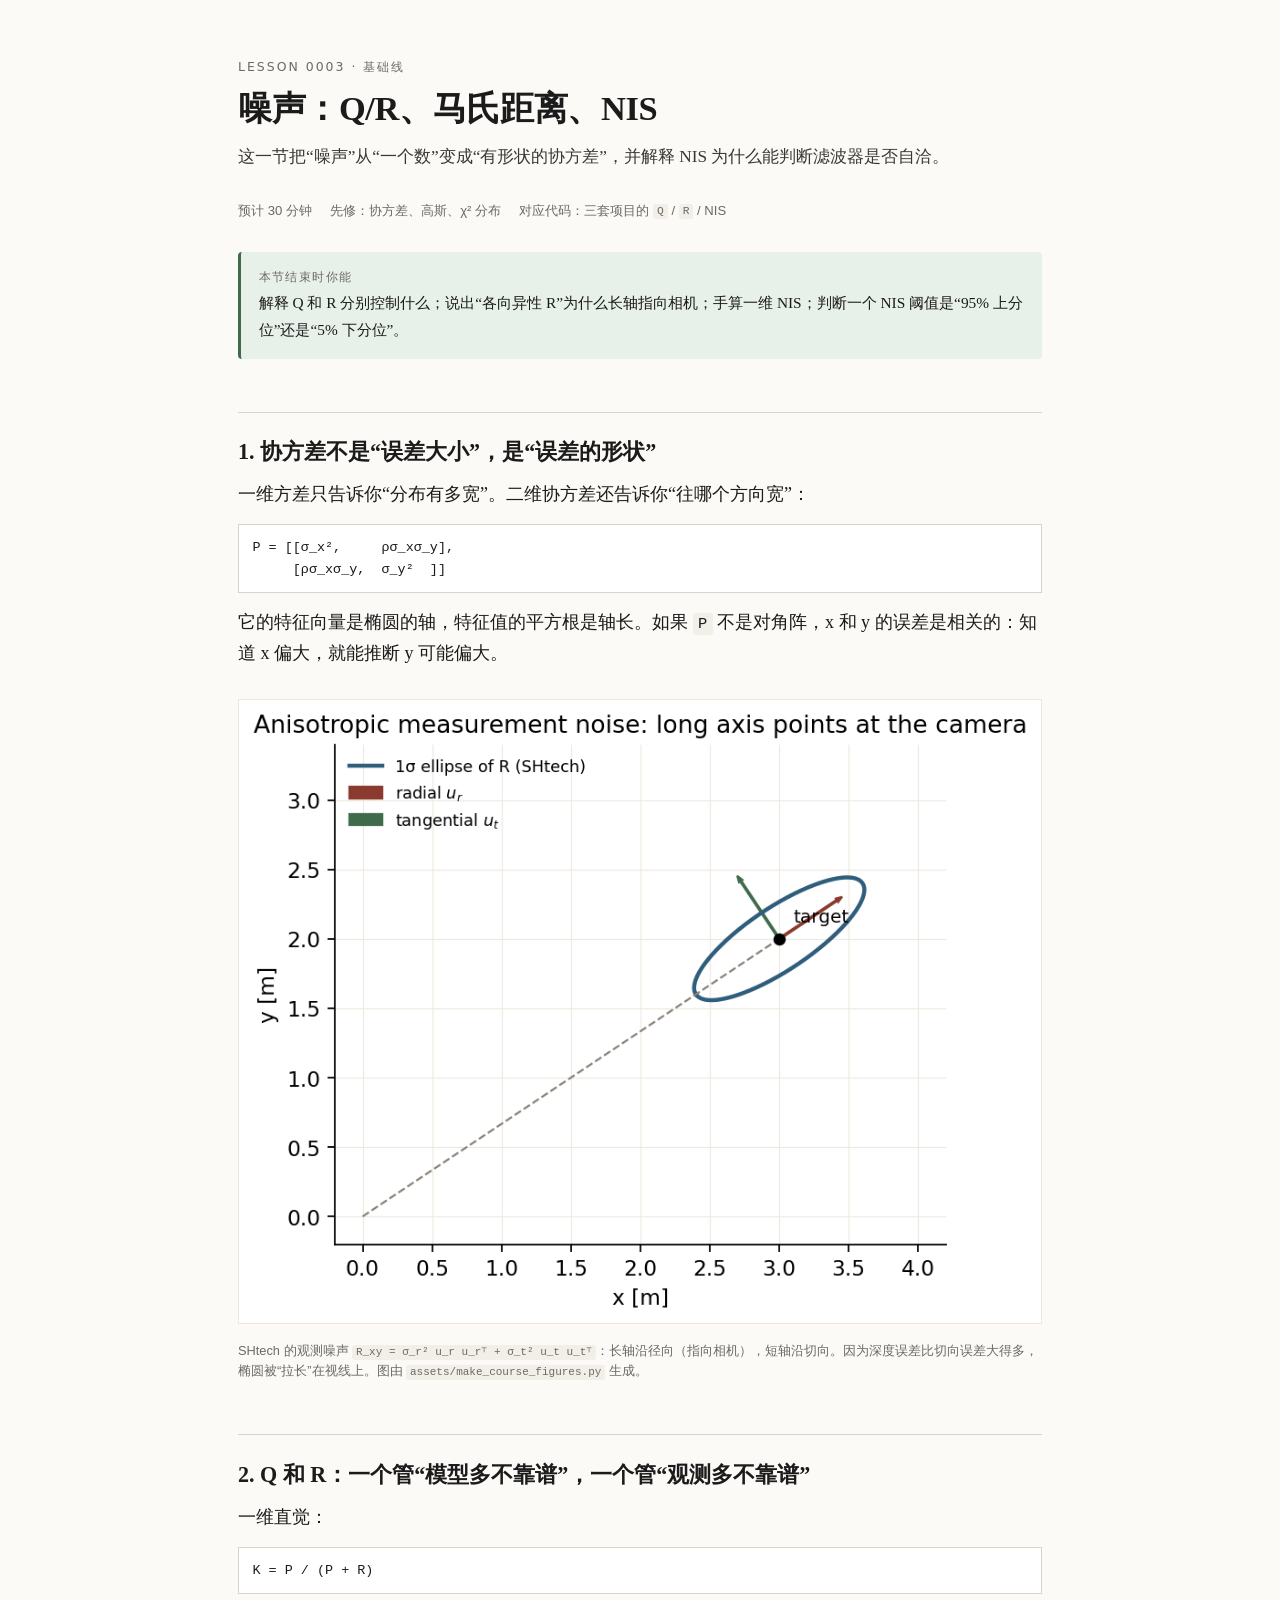
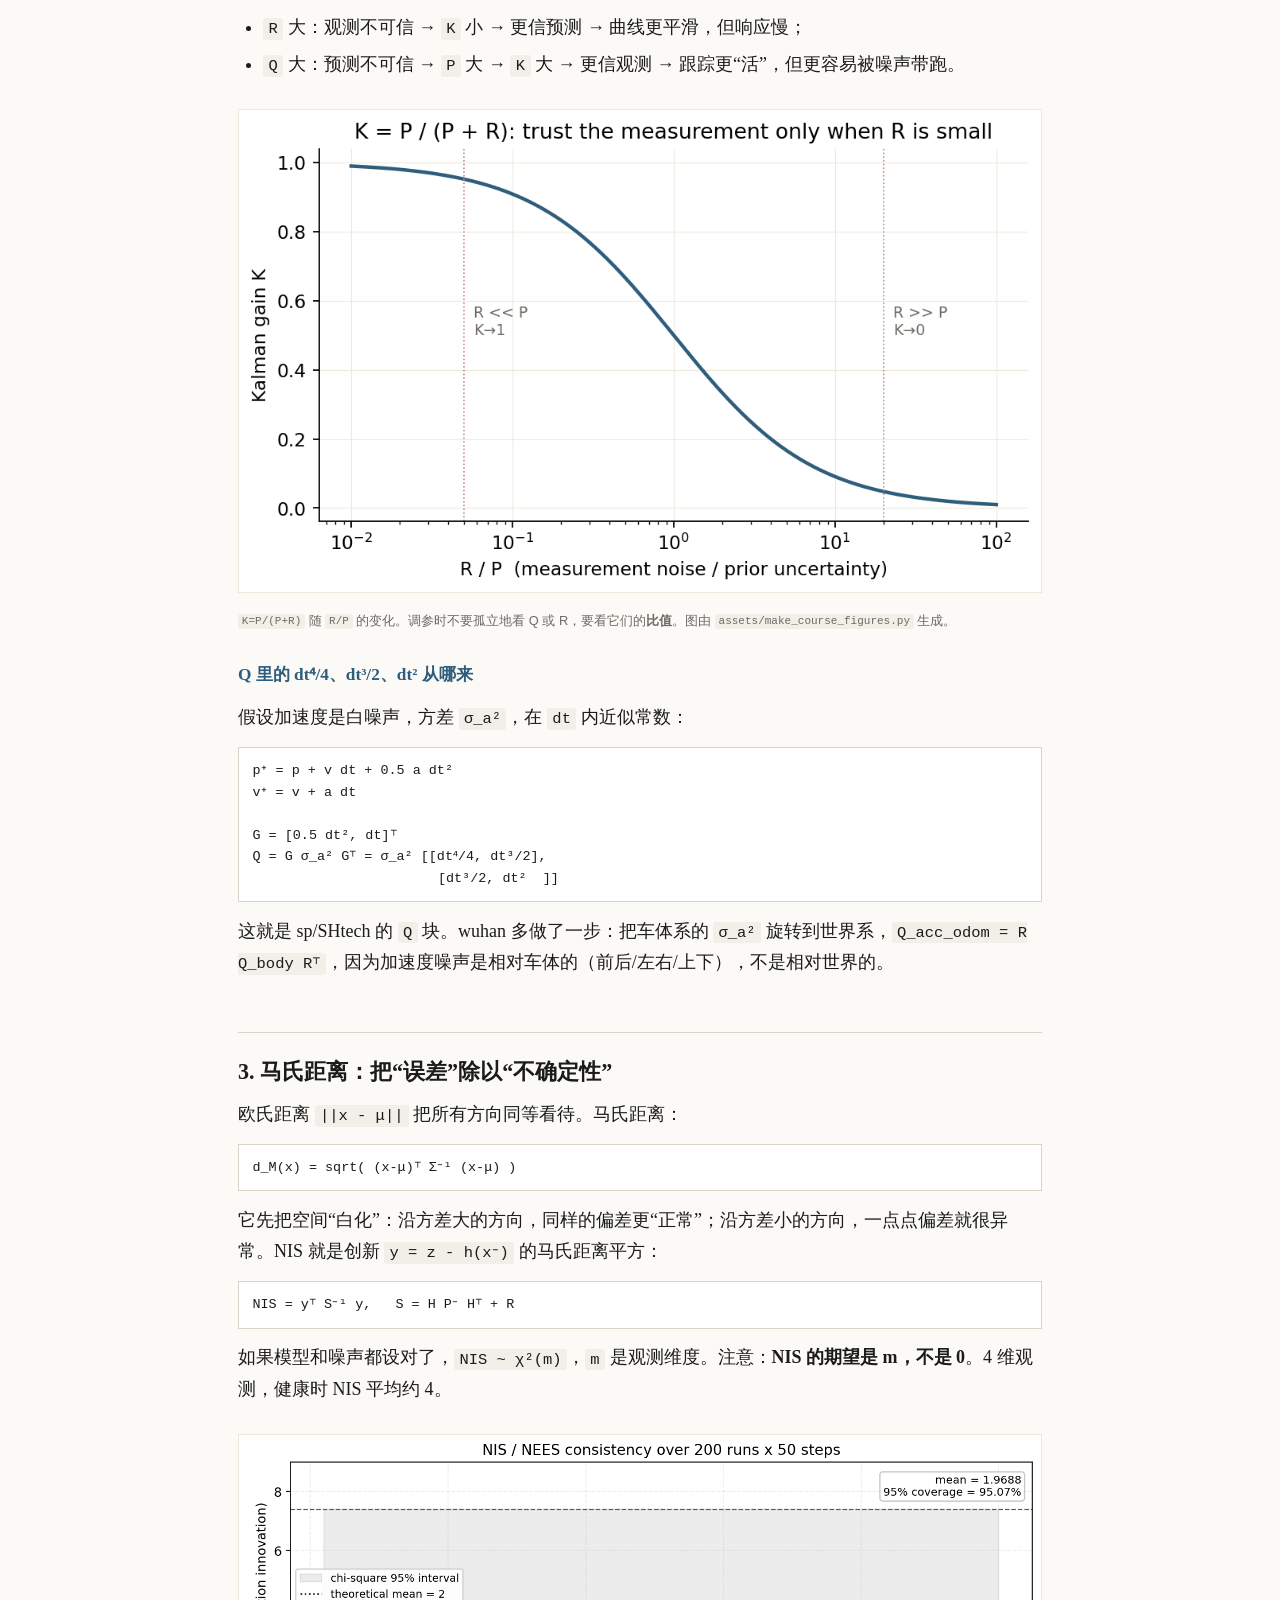
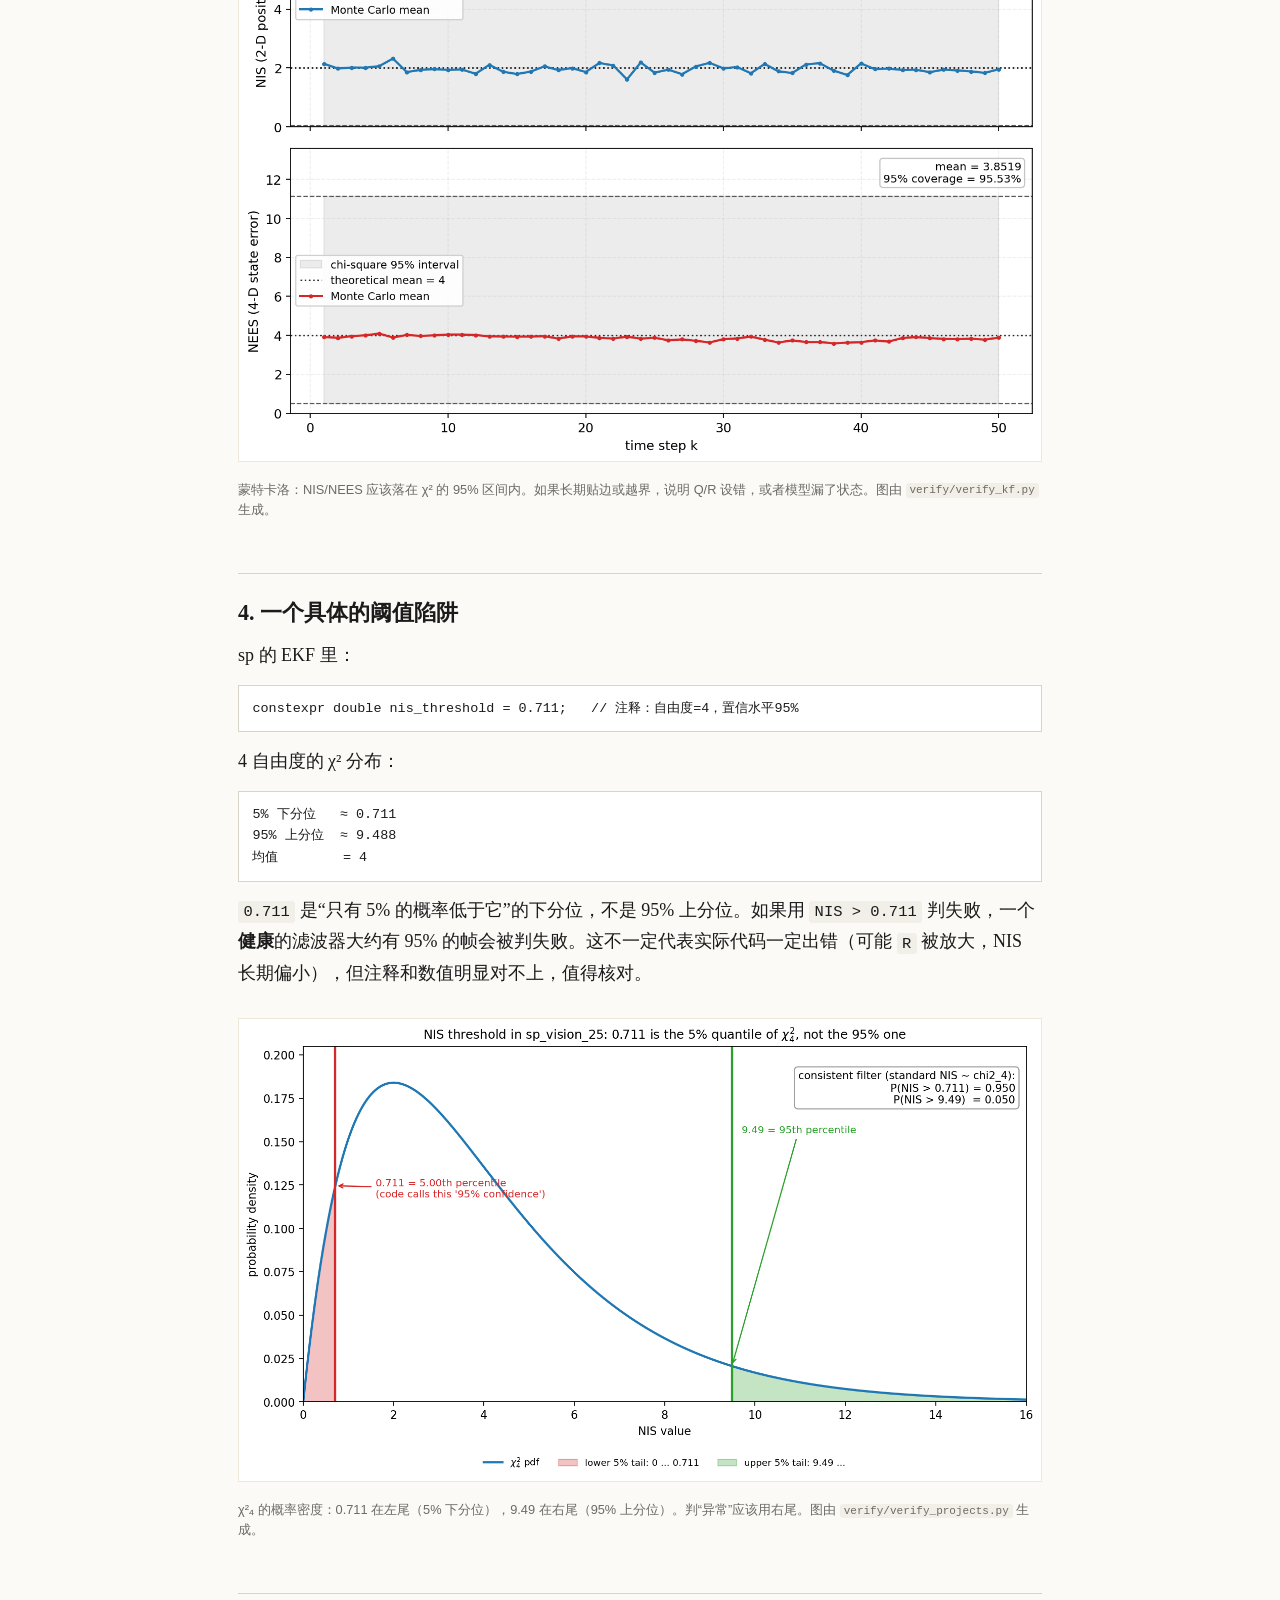
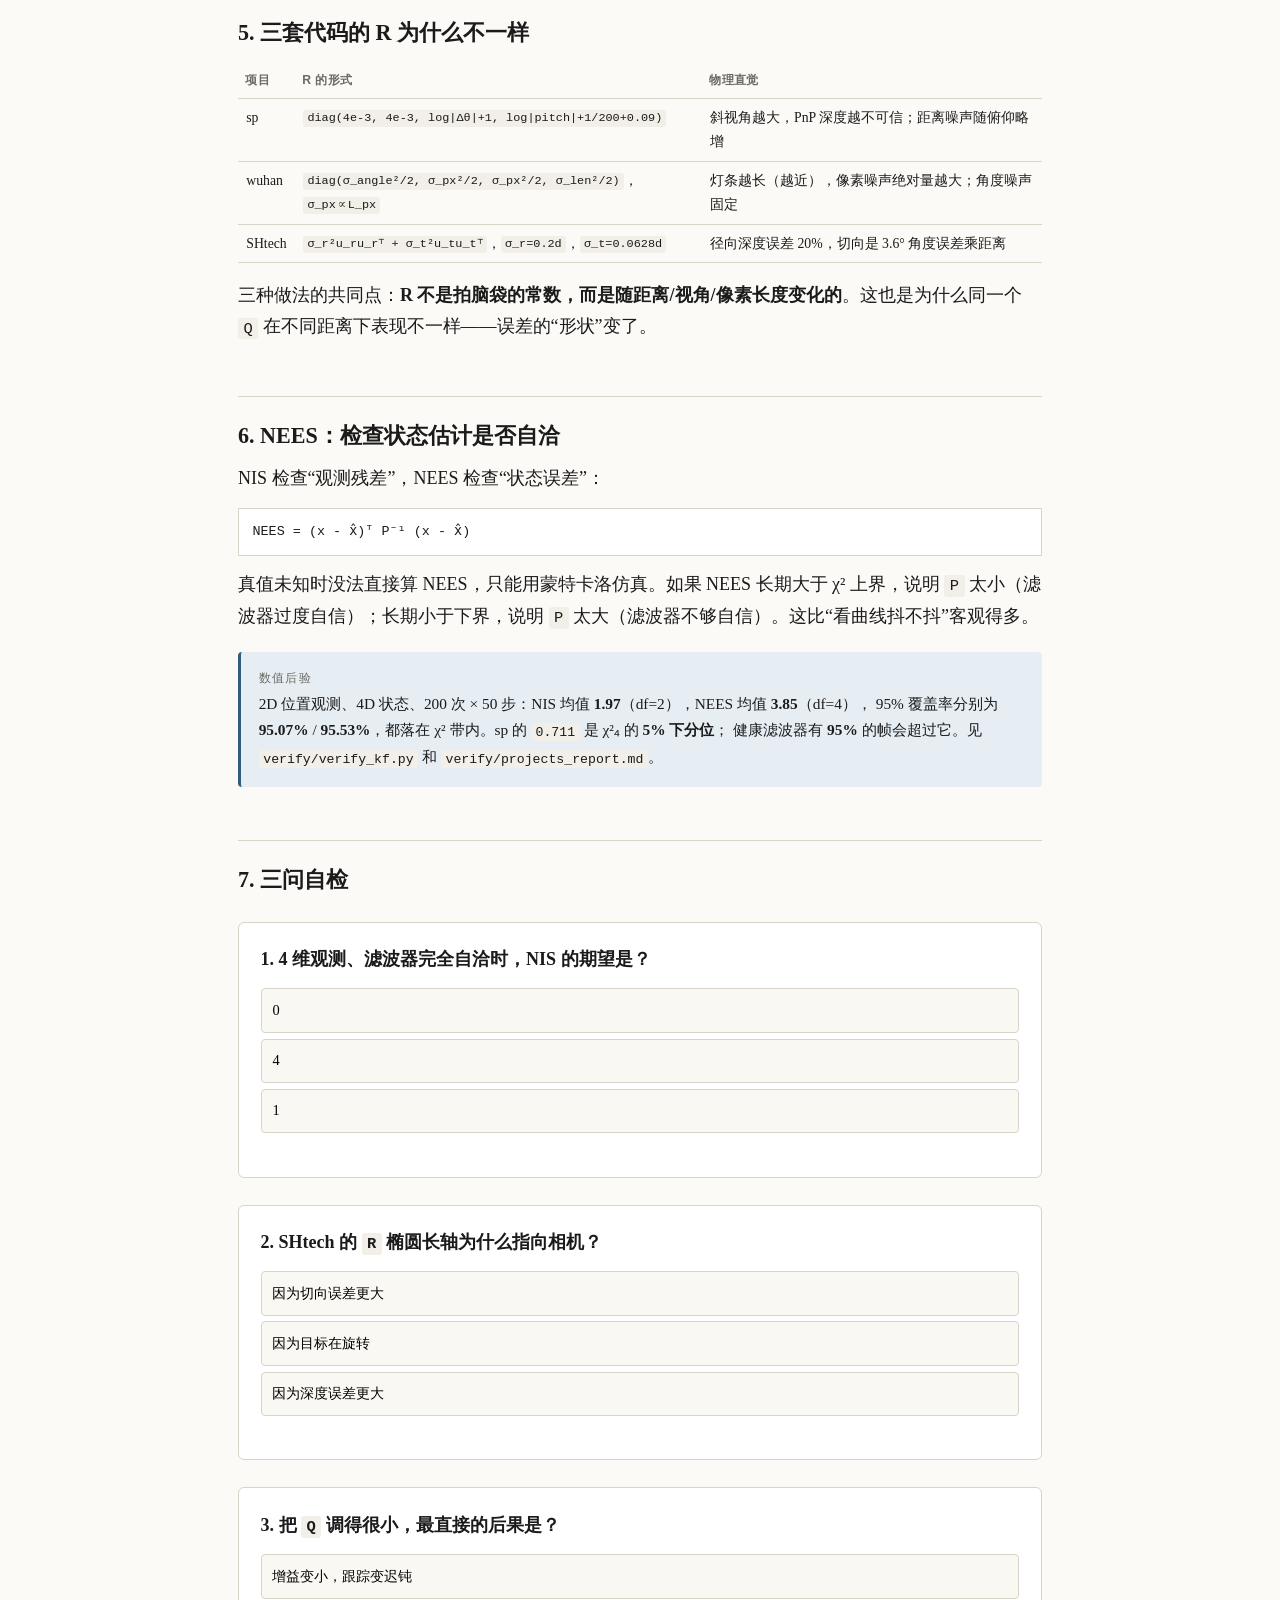
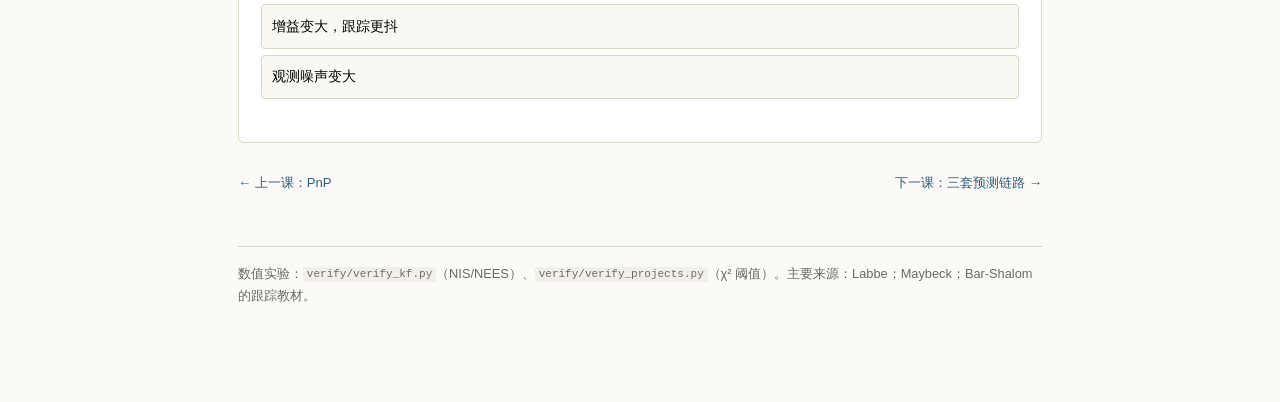
==== lessons/0003-noise-covariance-nis.html @ d716fc06 "第一部分的KF，PNP经过了后续打磨，后面课程暂时没有" ====
<!doctype html>
<html lang="zh-CN">
<head>
<meta charset="utf-8">
<meta name="viewport" content="width=device-width, initial-scale=1">
<title>0003 · 噪声：Q/R、马氏距离、NIS</title>
<link rel="stylesheet" href="../assets/course.css">
</head>
<body>
<div class="wrap">

<p class="kicker">Lesson 0003 · 基础线</p>
<h1>噪声：Q/R、马氏距离、NIS</h1>
<p class="lede">这一节把“噪声”从“一个数”变成“有形状的协方差”，并解释 NIS 为什么能判断滤波器是否自洽。</p>
<p class="meta"><span>预计 30 分钟</span><span>先修：协方差、高斯、χ² 分布</span><span>对应代码：三套项目的 <code>Q</code> / <code>R</code> / NIS</span></p>

<div class="box win"><span class="label">本节结束时你能</span>
解释 Q 和 R 分别控制什么；说出“各向异性 R”为什么长轴指向相机；手算一维 NIS；判断一个 NIS 阈值是“95% 上分位”还是“5% 下分位”。
</div>

<h2>1. 协方差不是“误差大小”，是“误差的形状”</h2>

<p>一维方差只告诉你“分布有多宽”。二维协方差还告诉你“往哪个方向宽”：</p>

<pre class="formula">P = [[σ_x²,     ρσ_xσ_y],
     [ρσ_xσ_y,  σ_y²  ]]</pre>

<p>它的特征向量是椭圆的轴，特征值的平方根是轴长。如果 <code>P</code> 不是对角阵，x 和 y 的误差是相关的：知道 x 偏大，就能推断 y 可能偏大。</p>

<figure>
<img src="../assets/figures/noise_anisotropy.png" alt="Anisotropic covariance ellipse">
<figcaption>SHtech 的观测噪声 <code>R_xy = σ_r² u_r u_rᵀ + σ_t² u_t u_tᵀ</code>：长轴沿径向（指向相机），短轴沿切向。因为深度误差比切向误差大得多，椭圆被“拉长”在视线上。图由 <code>assets/make_course_figures.py</code> 生成。</figcaption>
</figure>

<h2>2. Q 和 R：一个管“模型多不靠谱”，一个管“观测多不靠谱”</h2>

<p>一维直觉：</p>

<pre class="formula">K = P / (P + R)</pre>

<ul>
<li><code>R</code> 大：观测不可信 → <code>K</code> 小 → 更信预测 → 曲线更平滑，但响应慢；</li>
<li><code>Q</code> 大：预测不可信 → <code>P</code> 大 → <code>K</code> 大 → 更信观测 → 跟踪更“活”，但更容易被噪声带跑。</li>
</ul>

<figure>
<img src="../assets/figures/qr_gain.png" alt="Kalman gain vs R/P">
<figcaption><code>K=P/(P+R)</code> 随 <code>R/P</code> 的变化。调参时不要孤立地看 Q 或 R，要看它们的<strong>比值</strong>。图由 <code>assets/make_course_figures.py</code> 生成。</figcaption>
</figure>

<h3>Q 里的 dt⁴/4、dt³/2、dt² 从哪来</h3>

<p>假设加速度是白噪声，方差 <code>σ_a²</code>，在 <code>dt</code> 内近似常数：</p>

<pre class="formula">p⁺ = p + v dt + 0.5 a dt²
v⁺ = v + a dt

G = [0.5 dt², dt]ᵀ
Q = G σ_a² Gᵀ = σ_a² [[dt⁴/4, dt³/2],
                       [dt³/2, dt²  ]]</pre>

<p>这就是 sp/SHtech 的 <code>Q</code> 块。wuhan 多做了一步：把车体系的 <code>σ_a²</code> 旋转到世界系，<code>Q_acc_odom = R Q_body Rᵀ</code>，因为加速度噪声是相对车体的（前后/左右/上下），不是相对世界的。</p>

<h2>3. 马氏距离：把“误差”除以“不确定性”</h2>

<p>欧氏距离 <code>||x - μ||</code> 把所有方向同等看待。马氏距离：</p>

<pre class="formula">d_M(x) = sqrt( (x-μ)ᵀ Σ⁻¹ (x-μ) )</pre>

<p>它先把空间“白化”：沿方差大的方向，同样的偏差更“正常”；沿方差小的方向，一点点偏差就很异常。NIS 就是创新 <code>y = z - h(x⁻)</code> 的马氏距离平方：</p>

<pre class="formula">NIS = yᵀ S⁻¹ y,   S = H P⁻ Hᵀ + R</pre>

<p>如果模型和噪声都设对了，<code>NIS ~ χ²(m)</code>，<code>m</code> 是观测维度。注意：<strong>NIS 的期望是 m，不是 0</strong>。4 维观测，健康时 NIS 平均约 4。</p>

<figure>
<img src="../assets/figures/kf_nis_nees.png" alt="NIS and NEES Monte Carlo">
<figcaption>蒙特卡洛：NIS/NEES 应该落在 χ² 的 95% 区间内。如果长期贴边或越界，说明 Q/R 设错，或者模型漏了状态。图由 <code>verify/verify_kf.py</code> 生成。</figcaption>
</figure>

<h2>4. 一个具体的阈值陷阱</h2>

<p>sp 的 EKF 里：</p>

<pre class="formula">constexpr double nis_threshold = 0.711;   // 注释：自由度=4，置信水平95%</pre>

<p>4 自由度的 χ² 分布：</p>

<pre class="formula">5% 下分位   ≈ 0.711
95% 上分位  ≈ 9.488
均值        = 4</pre>

<p><code>0.711</code> 是“只有 5% 的概率低于它”的下分位，不是 95% 上分位。如果用 <code>NIS > 0.711</code> 判失败，一个<strong>健康</strong>的滤波器大约有 95% 的帧会被判失败。这不一定代表实际代码一定出错（可能 <code>R</code> 被放大，NIS 长期偏小），但注释和数值明显对不上，值得核对。</p>

<figure>
<img src="../assets/figures/proj_nis_threshold.png" alt="Chi-square threshold">
<figcaption>χ²₄ 的概率密度：0.711 在左尾（5% 下分位），9.49 在右尾（95% 上分位）。判“异常”应该用右尾。图由 <code>verify/verify_projects.py</code> 生成。</figcaption>
</figure>

<h2>5. 三套代码的 R 为什么不一样</h2>

<table>
<tr><th>项目</th><th>R 的形式</th><th>物理直觉</th></tr>
<tr><td>sp</td><td><code>diag(4e-3, 4e-3, log|Δθ|+1, log|pitch|+1/200+0.09)</code></td><td>斜视角越大，PnP 深度越不可信；距离噪声随俯仰略增</td></tr>
<tr><td>wuhan</td><td><code>diag(σ_angle²/2, σ_px²/2, σ_px²/2, σ_len²/2)</code>，<code>σ_px∝L_px</code></td><td>灯条越长（越近），像素噪声绝对量越大；角度噪声固定</td></tr>
<tr><td>SHtech</td><td><code>σ_r²u_ru_rᵀ + σ_t²u_tu_tᵀ</code>，<code>σ_r=0.2d</code>，<code>σ_t=0.0628d</code></td><td>径向深度误差 20%，切向是 3.6° 角度误差乘距离</td></tr>
</table>

<p>三种做法的共同点：<strong>R 不是拍脑袋的常数，而是随距离/视角/像素长度变化的</strong>。这也是为什么同一个 <code>Q</code> 在不同距离下表现不一样——误差的“形状”变了。</p>

<h2>6. NEES：检查状态估计是否自洽</h2>

<p>NIS 检查“观测残差”，NEES 检查“状态误差”：</p>

<pre class="formula">NEES = (x - x̂)ᵀ P⁻¹ (x - x̂)</pre>

<p>真值未知时没法直接算 NEES，只能用蒙特卡洛仿真。如果 NEES 长期大于 χ² 上界，说明 <code>P</code> 太小（滤波器过度自信）；长期小于下界，说明 <code>P</code> 太大（滤波器不够自信）。这比“看曲线抖不抖”客观得多。</p>

<div class="box mathbox"><span class="label">数值后验</span>
2D 位置观测、4D 状态、200 次 × 50 步：NIS 均值 <strong>1.97</strong>（df=2），NEES 均值 <strong>3.85</strong>（df=4），
95% 覆盖率分别为 <strong>95.07%</strong> / <strong>95.53%</strong>，都落在 χ² 带内。sp 的 <code>0.711</code> 是 χ²₄ 的 <strong>5% 下分位</strong>；
健康滤波器有 <strong>95%</strong> 的帧会超过它。见 <code>verify/verify_kf.py</code> 和 <code>verify/projects_report.md</code>。
</div>

<h2>7. 三问自检</h2>

<div class="quiz" data-answer="b">
<p class="q">1. 4 维观测、滤波器完全自洽时，NIS 的期望是？</p>
<button data-choice="a" data-why="NIS 是马氏距离平方，期望等于观测维度，不是 0。">0</button>
<button data-choice="b" data-why="χ²(m) 的期望是 m，m=4。">4</button>
<button data-choice="c" data-why="1 是 χ²(1) 的期望；这里观测维度是 4。">1</button>
<div class="feedback"></div>
</div>

<div class="quiz" data-answer="c">
<p class="q">2. SHtech 的 <code>R</code> 椭圆长轴为什么指向相机？</p>
<button data-choice="a" data-why="长轴对应方差大的方向；切向误差比径向小。">因为切向误差更大</button>
<button data-choice="b" data-why="R 不随目标旋转；它由视线方向构造。">因为目标在旋转</button>
<button data-choice="c" data-why="径向是深度方向，σ_r=0.2d 远大于切向 σ_t=0.0628d，所以长轴沿径向。">因为深度误差更大</button>
<div class="feedback"></div>
</div>

<div class="quiz" data-answer="a">
<p class="q">3. 把 <code>Q</code> 调得很小，最直接的后果是？</p>
<button data-choice="a" data-why="P 越来越小，K 越来越小，滤波器越来越不信观测。">增益变小，跟踪变迟钝</button>
<button data-choice="b" data-why="Q 小不会让 K 变大；它让 P 变小。">增益变大，跟踪更抖</button>
<button data-choice="c" data-why="Q 不影响观测噪声 R。">观测噪声变大</button>
<div class="feedback"></div>
</div>

<div class="lesson-nav">
<a href="0002-pnp-and-frames.html">← 上一课：PnP</a>
<a href="0004-three-pipelines.html">下一课：三套预测链路 →</a>
</div>

<div class="footer">
数值实验：<code>verify/verify_kf.py</code>（NIS/NEES）、<code>verify/verify_projects.py</code>（χ² 阈值）。主要来源：Labbe；Maybeck；Bar-Shalom 的跟踪教材。
</div>

</div>
<script src="../assets/quiz.js"></script>
</body>
</html>
---- assets/course.css ----
:root{
  --paper:#fbfaf7;
  --ink:#1b1b1b;
  --muted:#6d6a64;
  --rule:#d9d4c8;
  --accent:#8b3a2e;
  --accent-soft:#f3e6e1;
  --blue:#2f5d7c;
  --blue-soft:#e6eef4;
  --green:#3f6b4a;
  --green-soft:#e8f0ea;
  --code:#f2efe8;
  --max:860px;
}
*{box-sizing:border-box}
html{scroll-behavior:smooth}
body{
  margin:0;background:var(--paper);color:var(--ink);
  font-family:"Noto Serif CJK SC","Noto Serif CJK JP","Songti SC",Georgia,serif;
  font-size:18px;line-height:1.75;
  -webkit-font-smoothing:antialiased;
}
.wrap{max-width:var(--max);margin:0 auto;padding:56px 28px 96px}
a{color:var(--accent);text-decoration:none;border-bottom:1px solid rgba(139,58,46,.28)}
a:hover{border-bottom-color:var(--accent)}
.kicker{font-family:"Noto Sans CJK SC","Noto Sans CJK JP",system-ui,sans-serif;
  font-size:.78rem;letter-spacing:.16em;text-transform:uppercase;color:var(--muted);margin:0 0 10px}
h1{font-size:2.15rem;line-height:1.22;margin:.1em 0 .35em;font-weight:700;letter-spacing:-.01em}
h2{font-size:1.38rem;margin:2.4em 0 .55em;line-height:1.35;border-top:1px solid var(--rule);padding-top:1.1em}
h3{font-size:1.08rem;margin:1.7em 0 .35em;color:var(--blue)}
.lede{font-size:1.08rem;color:#3a3833;margin:0 0 1.6em}
.meta{font-family:"Noto Sans CJK SC",sans-serif;font-size:.82rem;color:var(--muted);margin-bottom:2.2em}
.meta span{margin-right:1.4em}
p{margin:.65em 0}
ul,ol{padding-left:1.4em}
li{margin:.3em 0}
code{font-family:"JetBrains Mono","Noto Sans Mono CJK SC",ui-monospace,monospace;
  font-size:.86em;background:var(--code);padding:.12em .35em;border-radius:3px}
pre{background:var(--code);padding:1.05em 1.15em;overflow-x:auto;border-left:3px solid var(--rule);
  font-size:.84rem;line-height:1.55;margin:1.1em 0}
pre code{background:none;padding:0;font-size:1em}
blockquote{margin:1.2em 0;padding:.2em 1.1em;border-left:3px solid var(--accent);color:#45423c}
figure{margin:1.6em 0;text-align:center}
figure img{max-width:100%;height:auto;border:1px solid #eee7da;background:#fff}
figcaption{font-family:"Noto Sans CJK SC",sans-serif;font-size:.8rem;color:var(--muted);
  margin-top:.55em;text-align:left;line-height:1.55}
.box{padding:1em 1.15em;margin:1.3em 0;border-radius:4px;font-size:.96rem}
.win{background:var(--green-soft);border-left:3px solid var(--green)}
.pitfall{background:var(--accent-soft);border-left:3px solid var(--accent)}
.mathbox{background:var(--blue-soft);border-left:3px solid var(--blue)}
.box .label{display:block;font-family:"Noto Sans CJK SC",sans-serif;font-size:.72rem;
  letter-spacing:.12em;text-transform:uppercase;color:var(--muted);margin-bottom:.25em}
.sidenote{float:right;clear:right;width:230px;margin:.4em -270px 1em 1.5em;
  font-family:"Noto Sans CJK SC",sans-serif;font-size:.76rem;line-height:1.5;color:var(--muted)}
@media (max-width:1180px){.sidenote{float:none;width:auto;margin:1em 0;padding-left:1em;border-left:2px solid var(--rule)}}
table{border-collapse:collapse;width:100%;margin:1.2em 0;font-size:.86rem}
th,td{text-align:left;padding:.5em .6em;border-bottom:1px solid var(--rule);vertical-align:top}
th{font-family:"Noto Sans CJK SC",sans-serif;font-size:.76rem;letter-spacing:.04em;color:var(--muted);font-weight:600}
.formula{font-family:"JetBrains Mono",ui-monospace,monospace;background:#fff;border:1px solid var(--rule);
  padding:.9em 1em;overflow-x:auto;font-size:.84rem;line-height:1.6;margin:1em 0}
.quiz{background:#fff;border:1px solid var(--rule);border-radius:6px;padding:1.1em 1.2em;margin:1.5em 0}
.quiz p.q{font-weight:700;margin:.1em 0 .7em}
.quiz button{display:block;width:100%;text-align:left;margin:.4em 0;padding:.6em .75em;
  background:#faf8f2;border:1px solid var(--rule);border-radius:4px;font:inherit;font-size:.9rem;cursor:pointer}
.quiz button:hover{border-color:var(--blue);background:#f4f8fb}
.quiz button.correct{border-color:var(--green);background:var(--green-soft)}
.quiz button.wrong{border-color:var(--accent);background:var(--accent-soft)}
.quiz .feedback{font-family:"Noto Sans CJK SC",sans-serif;font-size:.82rem;color:var(--muted);margin-top:.6em;min-height:1.2em}
.quiz .feedback.ok{color:var(--green)}
.quiz .feedback.no{color:var(--accent)}
.footer{margin-top:4em;padding-top:1.2em;border-top:1px solid var(--rule);
  font-family:"Noto Sans CJK SC",sans-serif;font-size:.8rem;color:var(--muted)}
.lesson-nav{display:flex;justify-content:space-between;gap:1em;margin-top:2.2em;
  font-family:"Noto Sans CJK SC",sans-serif;font-size:.82rem}
.lesson-nav a{border:none;color:var(--blue)}
.card-grid{display:grid;grid-template-columns:repeat(auto-fit,minmax(240px,1fr));gap:1em;margin:1.4em 0}
.card{background:#fff;border:1px solid var(--rule);border-radius:6px;padding:1em 1.1em}
.card h3{margin:.1em 0 .3em;color:var(--ink)}
.card p{font-size:.86rem;color:var(--muted);margin:.2em 0}
.tag{display:inline-block;font-family:"Noto Sans CJK SC",sans-serif;font-size:.68rem;
  letter-spacing:.06em;padding:.15em .5em;border-radius:99px;background:var(--blue-soft);color:var(--blue);margin-right:.3em}
hr{border:none;border-top:1px solid var(--rule);margin:2.2em 0}
.small{font-size:.82rem;color:var(--muted)}
@media print{
  body{background:#fff;font-size:11pt}
  .wrap{max-width:none;padding:0}
  .quiz,.lesson-nav{display:none}
  a{color:var(--ink);border:none}
  h2{break-after:avoid}
  figure{break-inside:avoid}
}
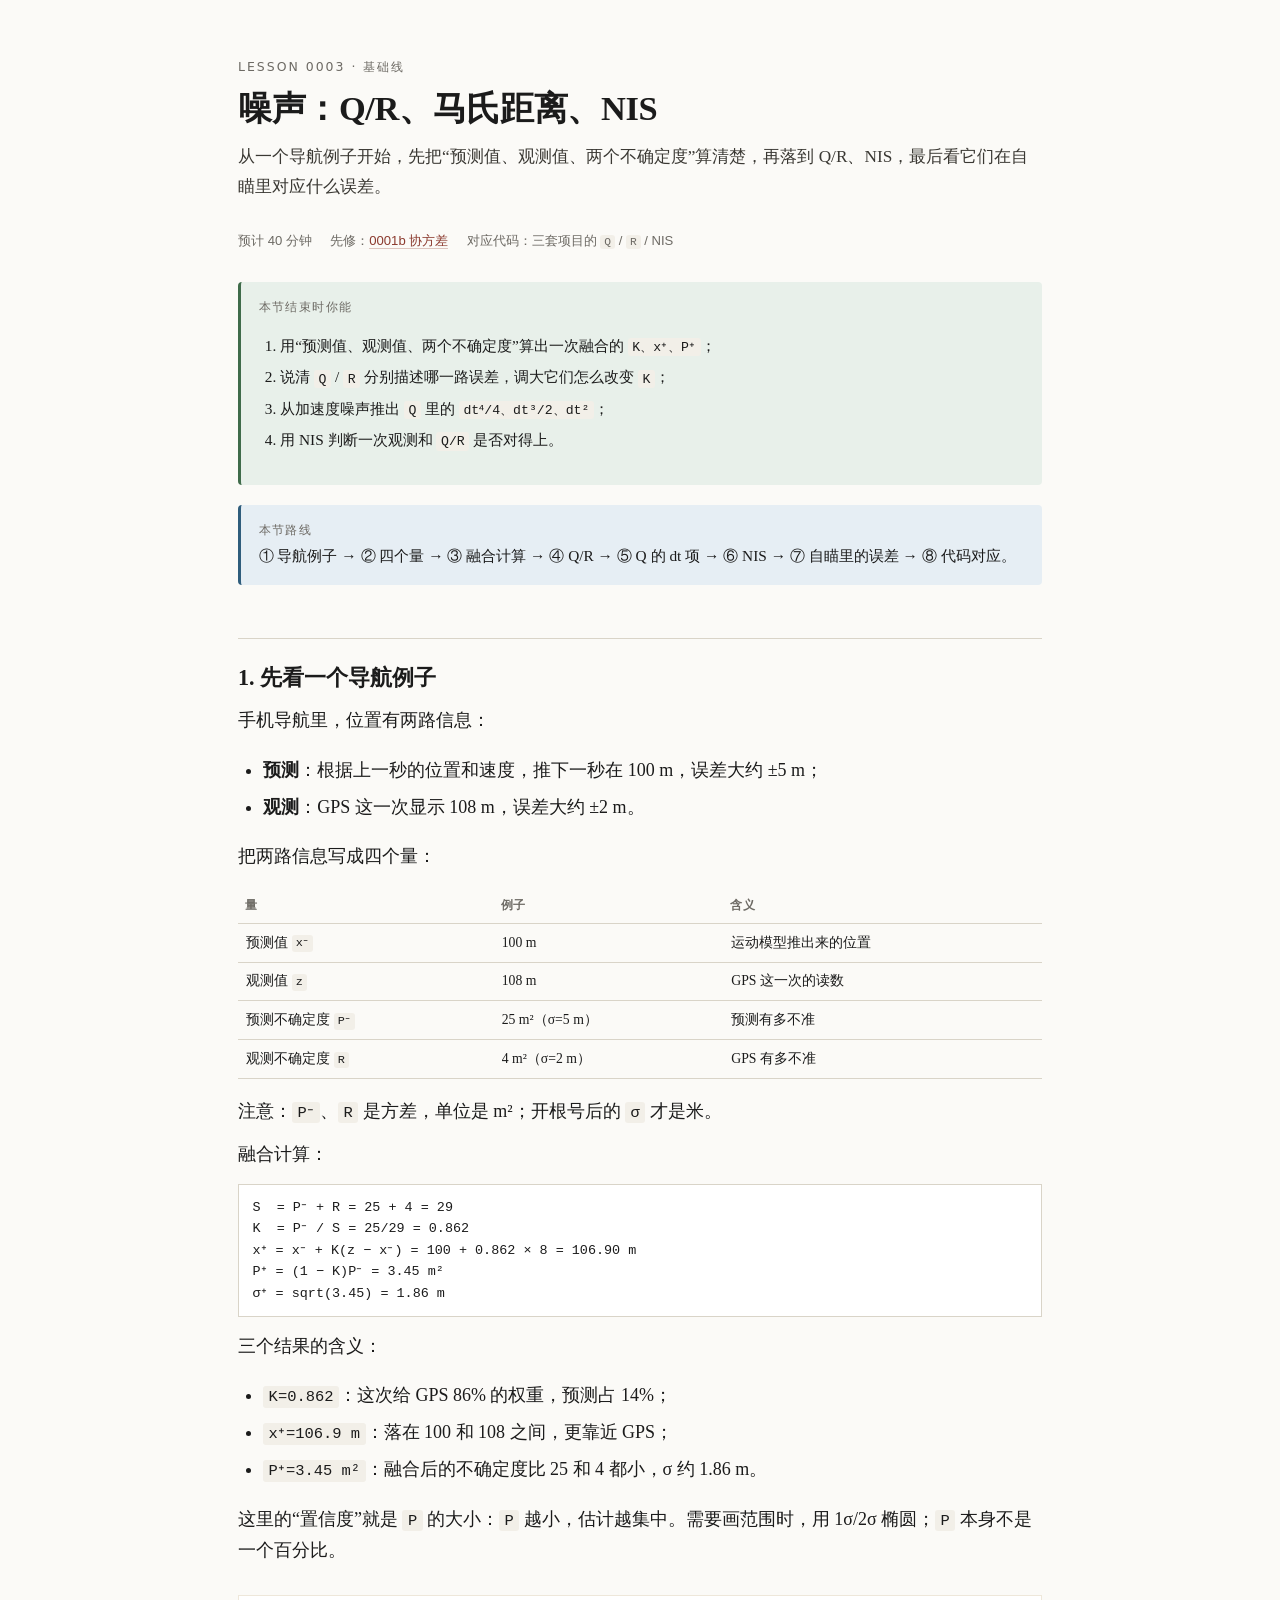
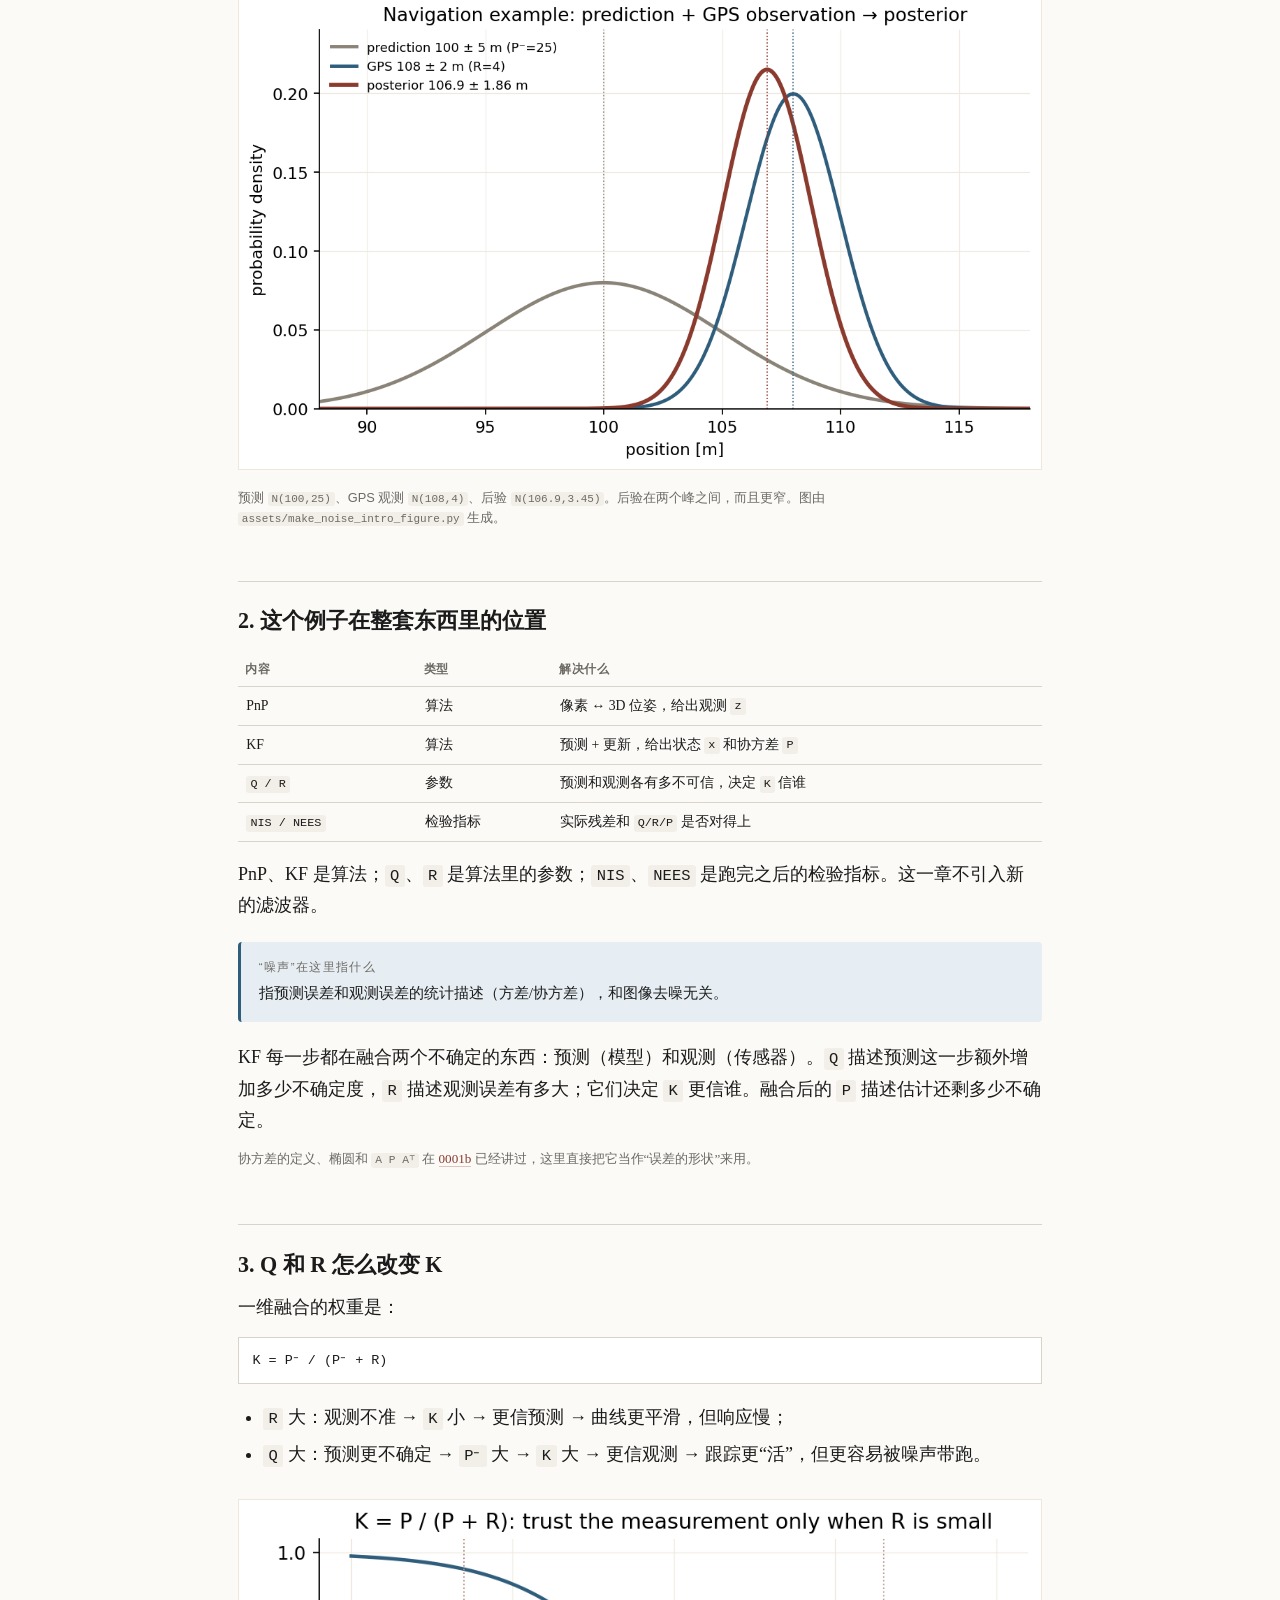
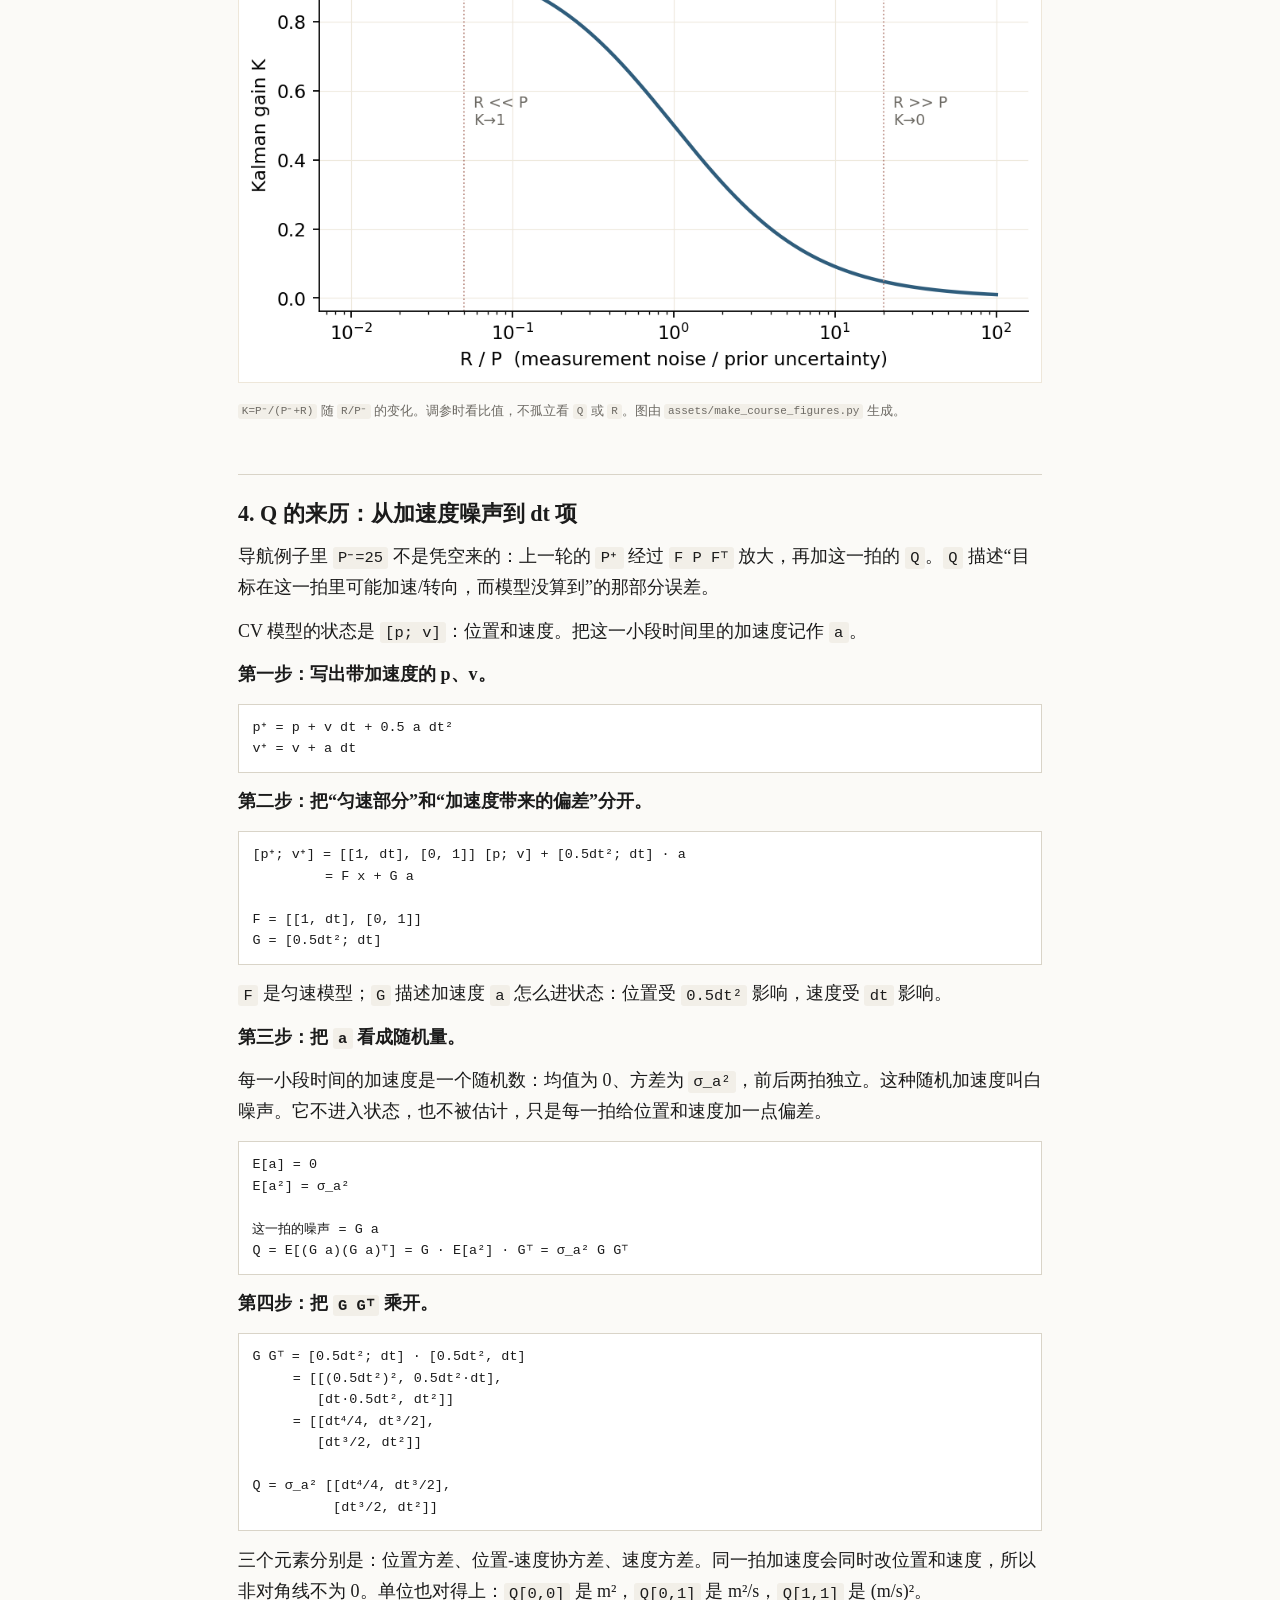
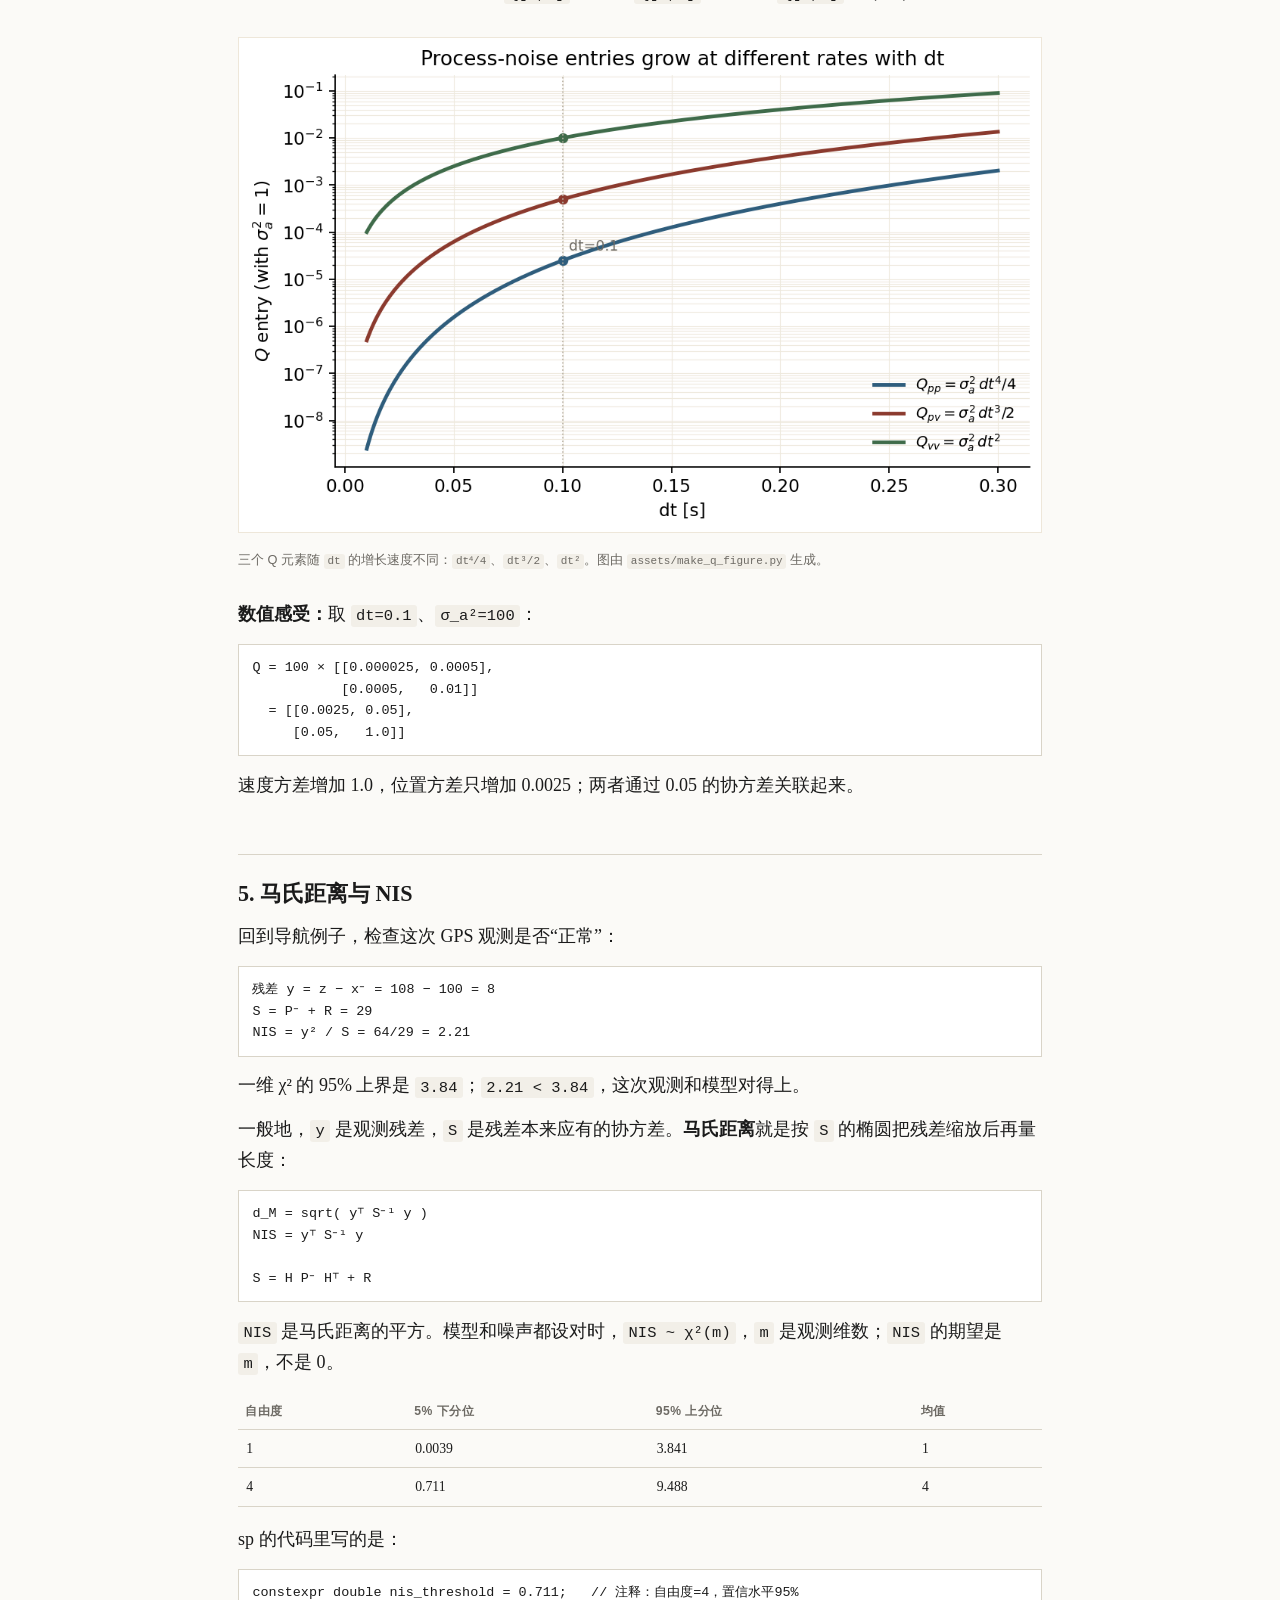
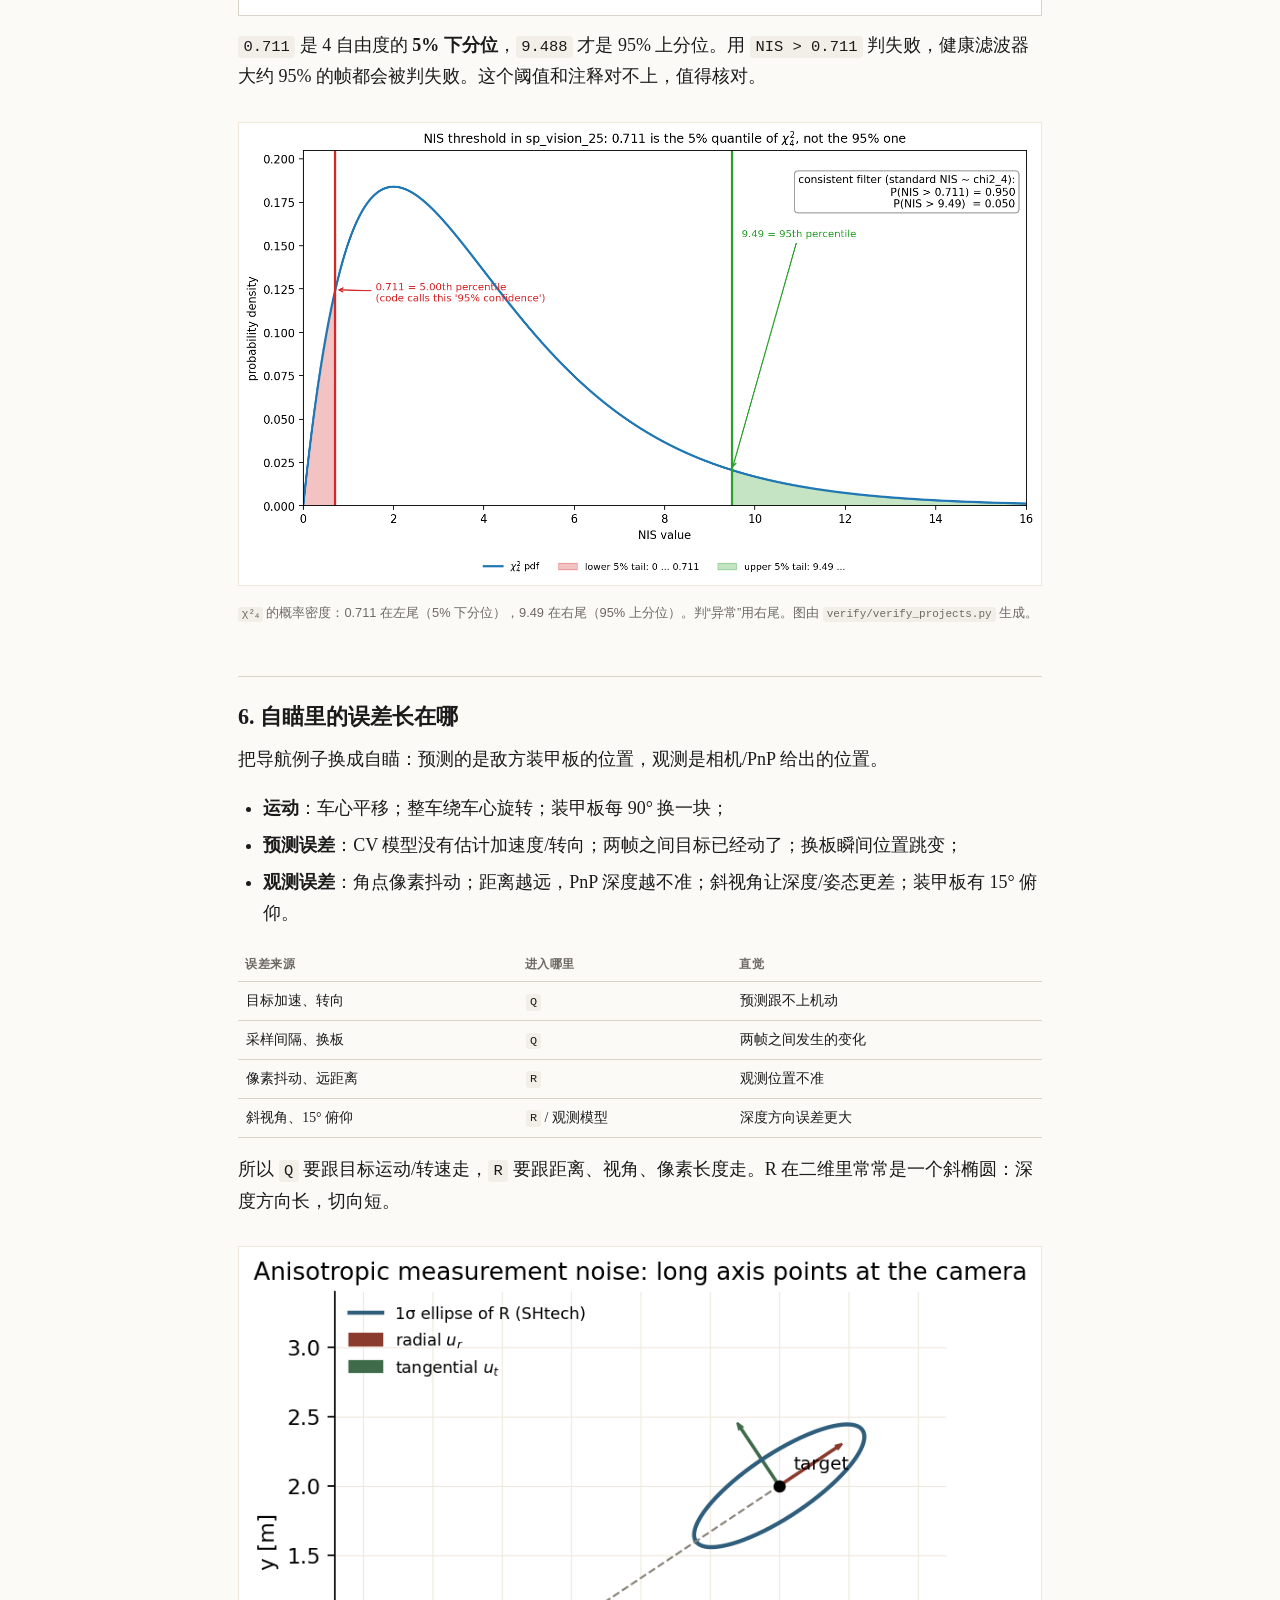
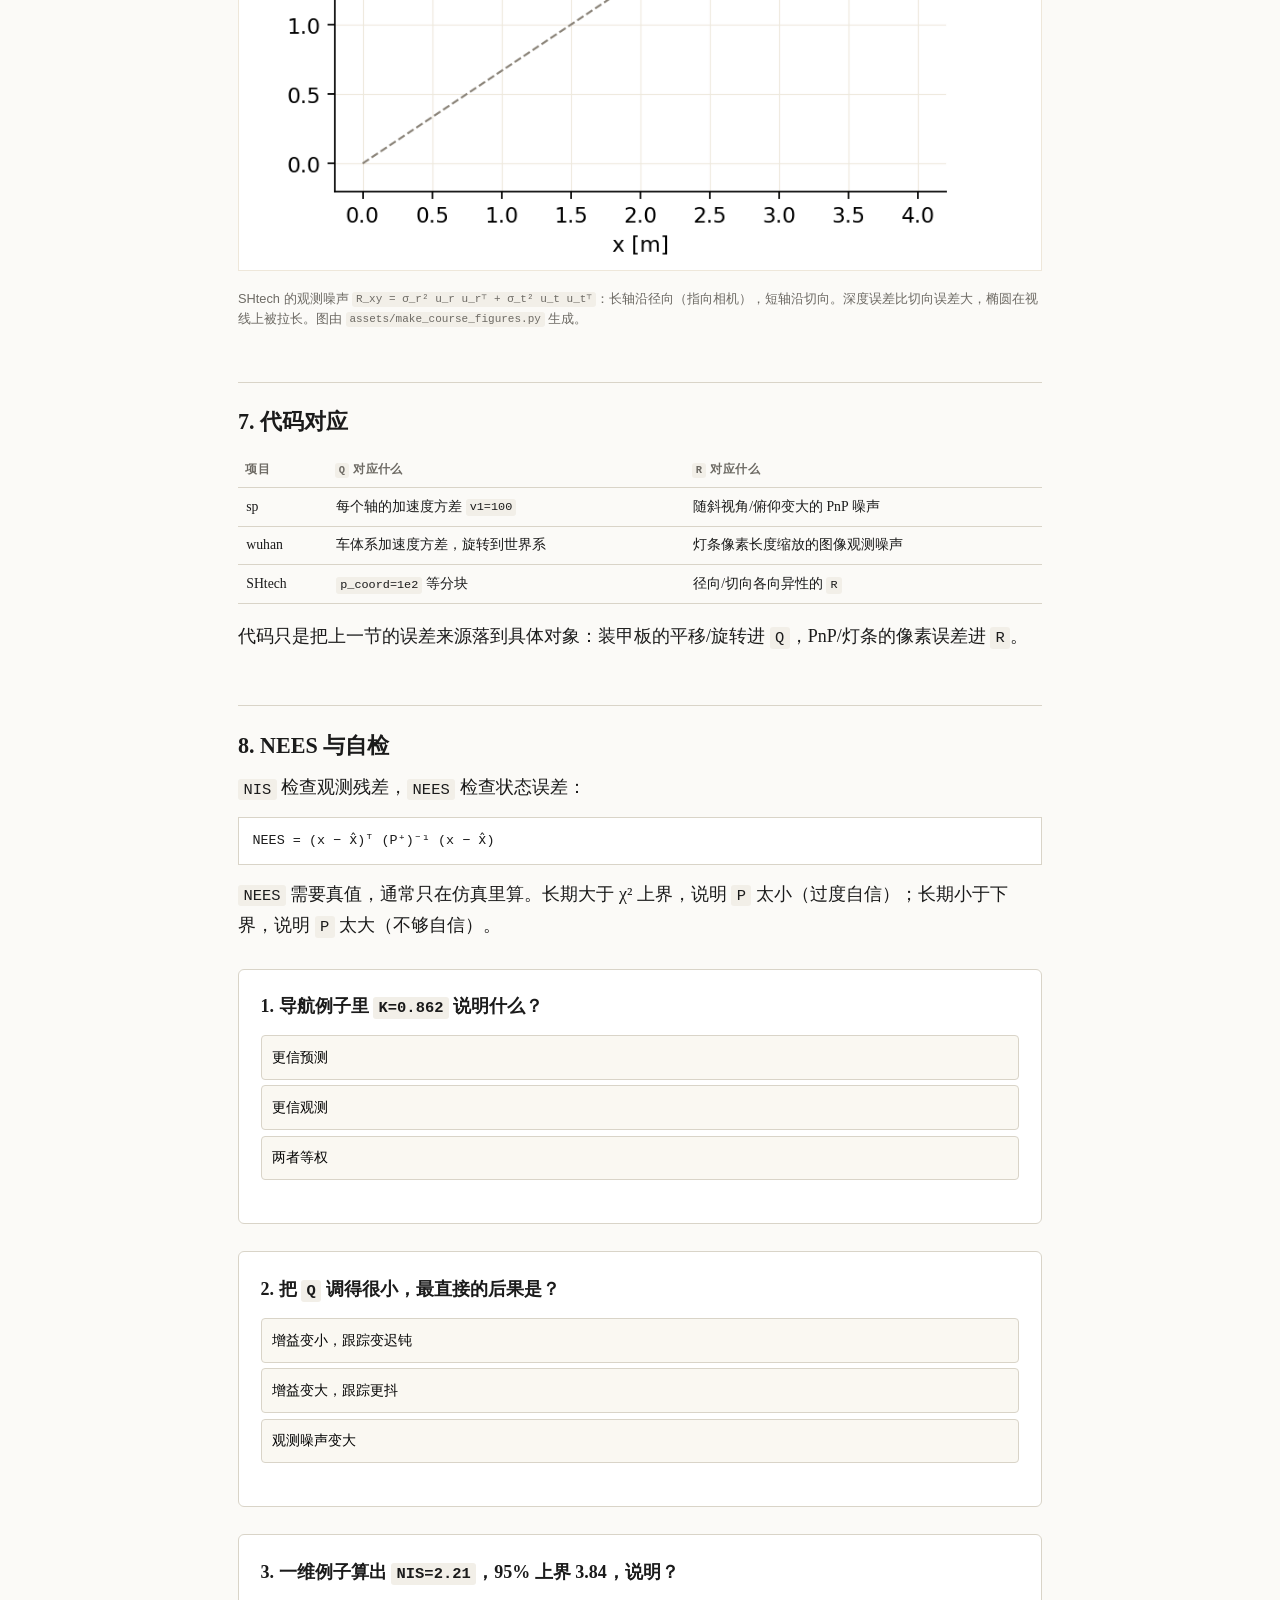
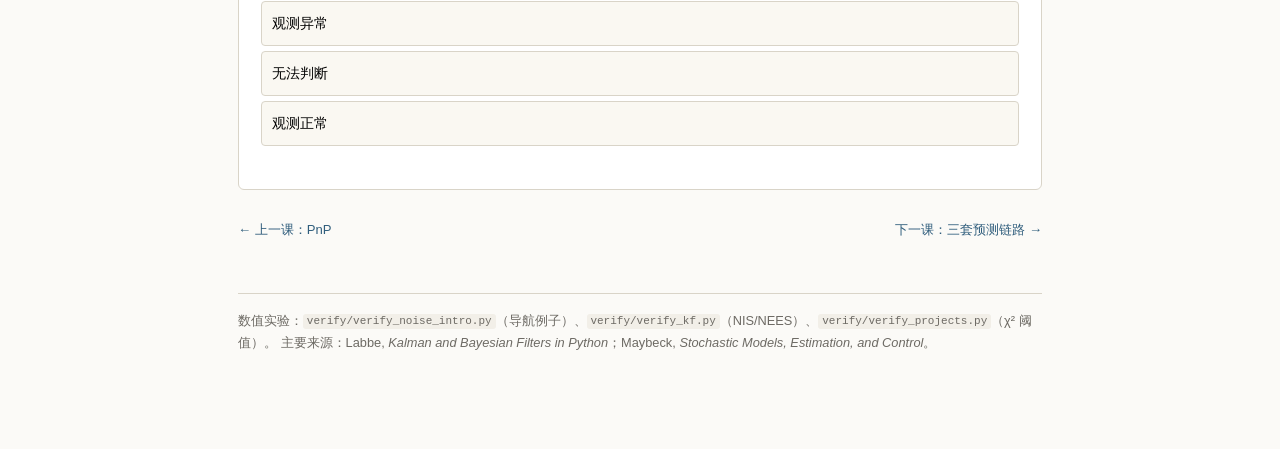
==== commit ee89a654: "噪声部分课程进行润色" ====
--- a/lessons/0003-noise-covariance-nis.html
+++ b/lessons/0003-noise-covariance-nis.html
@@ -11,140 +11,261 @@
 
 <p class="kicker">Lesson 0003 · 基础线</p>
 <h1>噪声：Q/R、马氏距离、NIS</h1>
-<p class="lede">这一节把“噪声”从“一个数”变成“有形状的协方差”，并解释 NIS 为什么能判断滤波器是否自洽。</p>
-<p class="meta"><span>预计 30 分钟</span><span>先修：协方差、高斯、χ² 分布</span><span>对应代码：三套项目的 <code>Q</code> / <code>R</code> / NIS</span></p>
+<p class="lede">从一个导航例子开始，先把“预测值、观测值、两个不确定度”算清楚，再落到 Q/R、NIS，最后看它们在自瞄里对应什么误差。</p>
+<p class="meta"><span>预计 40 分钟</span><span>先修：<a href="0001b-covariance.html">0001b 协方差</a></span><span>对应代码：三套项目的 <code>Q</code> / <code>R</code> / NIS</span></p>
 
 <div class="box win"><span class="label">本节结束时你能</span>
-解释 Q 和 R 分别控制什么；说出“各向异性 R”为什么长轴指向相机；手算一维 NIS；判断一个 NIS 阈值是“95% 上分位”还是“5% 下分位”。
-</div>
-
-<h2>1. 协方差不是“误差大小”，是“误差的形状”</h2>
-
-<p>一维方差只告诉你“分布有多宽”。二维协方差还告诉你“往哪个方向宽”：</p>
-
-<pre class="formula">P = [[σ_x²,     ρσ_xσ_y],
-     [ρσ_xσ_y,  σ_y²  ]]</pre>
-
-<p>它的特征向量是椭圆的轴，特征值的平方根是轴长。如果 <code>P</code> 不是对角阵，x 和 y 的误差是相关的：知道 x 偏大，就能推断 y 可能偏大。</p>
+<ol>
+<li>用“预测值、观测值、两个不确定度”算出一次融合的 <code>K、x⁺、P⁺</code>；</li>
+<li>说清 <code>Q</code> / <code>R</code> 分别描述哪一路误差，调大它们怎么改变 <code>K</code>；</li>
+<li>从加速度噪声推出 <code>Q</code> 里的 <code>dt⁴/4、dt³/2、dt²</code>；</li>
+<li>用 NIS 判断一次观测和 <code>Q/R</code> 是否对得上。</li>
+</ol>
+</div>
+
+<div class="box mathbox"><span class="label">本节路线</span>
+① 导航例子 → ② 四个量 → ③ 融合计算 → ④ Q/R → ⑤ Q 的 dt 项 → ⑥ NIS → ⑦ 自瞄里的误差 → ⑧ 代码对应。
+</div>
+
+<h2>1. 先看一个导航例子</h2>
+
+<p>手机导航里，位置有两路信息：</p>
+
+<ul>
+<li><strong>预测</strong>：根据上一秒的位置和速度，推下一秒在 100 m，误差大约 ±5 m；</li>
+<li><strong>观测</strong>：GPS 这一次显示 108 m，误差大约 ±2 m。</li>
+</ul>
+
+<p>把两路信息写成四个量：</p>
+
+<table>
+<tr><th>量</th><th>例子</th><th>含义</th></tr>
+<tr><td>预测值 <code>x⁻</code></td><td>100 m</td><td>运动模型推出来的位置</td></tr>
+<tr><td>观测值 <code>z</code></td><td>108 m</td><td>GPS 这一次的读数</td></tr>
+<tr><td>预测不确定度 <code>P⁻</code></td><td>25 m²（σ=5 m）</td><td>预测有多不准</td></tr>
+<tr><td>观测不确定度 <code>R</code></td><td>4 m²（σ=2 m）</td><td>GPS 有多不准</td></tr>
+</table>
+
+<p>注意：<code>P⁻</code>、<code>R</code> 是方差，单位是 m²；开根号后的 <code>σ</code> 才是米。</p>
+
+<p>融合计算：</p>
+
+<pre class="formula">S  = P⁻ + R = 25 + 4 = 29
+K  = P⁻ / S = 25/29 = 0.862
+x⁺ = x⁻ + K(z − x⁻) = 100 + 0.862 × 8 = 106.90 m
+P⁺ = (1 − K)P⁻ = 3.45 m²
+σ⁺ = sqrt(3.45) = 1.86 m</pre>
+
+<p>三个结果的含义：</p>
+
+<ul>
+<li><code>K=0.862</code>：这次给 GPS 86% 的权重，预测占 14%；</li>
+<li><code>x⁺=106.9 m</code>：落在 100 和 108 之间，更靠近 GPS；</li>
+<li><code>P⁺=3.45 m²</code>：融合后的不确定度比 25 和 4 都小，σ 约 1.86 m。</li>
+</ul>
+
+<p>这里的“置信度”就是 <code>P</code> 的大小：<code>P</code> 越小，估计越集中。需要画范围时，用 1σ/2σ 椭圆；<code>P</code> 本身不是一个百分比。</p>
+
+<figure>
+<img src="../assets/figures/noise_intro_fusion.png" alt="Navigation fusion example">
+<figcaption>预测 <code>N(100,25)</code>、GPS 观测 <code>N(108,4)</code>、后验 <code>N(106.9,3.45)</code>。后验在两个峰之间，而且更窄。图由 <code>assets/make_noise_intro_figure.py</code> 生成。</figcaption>
+</figure>
+
+<h2>2. 这个例子在整套东西里的位置</h2>
+
+<table>
+<tr><th>内容</th><th>类型</th><th>解决什么</th></tr>
+<tr><td>PnP</td><td>算法</td><td>像素 ↔ 3D 位姿，给出观测 <code>z</code></td></tr>
+<tr><td>KF</td><td>算法</td><td>预测 + 更新，给出状态 <code>x</code> 和协方差 <code>P</code></td></tr>
+<tr><td><code>Q / R</code></td><td>参数</td><td>预测和观测各有多不可信，决定 <code>K</code> 信谁</td></tr>
+<tr><td><code>NIS / NEES</code></td><td>检验指标</td><td>实际残差和 <code>Q/R/P</code> 是否对得上</td></tr>
+</table>
+
+<p>PnP、KF 是算法；<code>Q</code>、<code>R</code> 是算法里的参数；<code>NIS</code>、<code>NEES</code> 是跑完之后的检验指标。这一章不引入新的滤波器。</p>
+
+<div class="box mathbox"><span class="label">“噪声”在这里指什么</span>
+指预测误差和观测误差的统计描述（方差/协方差），和图像去噪无关。
+</div>
+
+<p>KF 每一步都在融合两个不确定的东西：预测（模型）和观测（传感器）。<code>Q</code> 描述预测这一步额外增加多少不确定度，<code>R</code> 描述观测误差有多大；它们决定 <code>K</code> 更信谁。融合后的 <code>P</code> 描述估计还剩多少不确定。</p>
+
+<p class="small">协方差的定义、椭圆和 <code>A P Aᵀ</code> 在 <a href="0001b-covariance.html">0001b</a> 已经讲过，这里直接把它当作“误差的形状”来用。</p>
+
+<h2>3. Q 和 R 怎么改变 K</h2>
+
+<p>一维融合的权重是：</p>
+
+<pre class="formula">K = P⁻ / (P⁻ + R)</pre>
+
+<ul>
+<li><code>R</code> 大：观测不准 → <code>K</code> 小 → 更信预测 → 曲线更平滑，但响应慢；</li>
+<li><code>Q</code> 大：预测更不确定 → <code>P⁻</code> 大 → <code>K</code> 大 → 更信观测 → 跟踪更“活”，但更容易被噪声带跑。</li>
+</ul>
+
+<figure>
+<img src="../assets/figures/qr_gain.png" alt="Kalman gain vs R/P">
+<figcaption><code>K=P⁻/(P⁻+R)</code> 随 <code>R/P⁻</code> 的变化。调参时看比值，不孤立看 <code>Q</code> 或 <code>R</code>。图由 <code>assets/make_course_figures.py</code> 生成。</figcaption>
+</figure>
+
+<h2>4. Q 的来历：从加速度噪声到 dt 项</h2>
+
+<p>导航例子里 <code>P⁻=25</code> 不是凭空来的：上一轮的 <code>P⁺</code> 经过 <code>F P Fᵀ</code> 放大，再加这一拍的 <code>Q</code>。<code>Q</code> 描述“目标在这一拍里可能加速/转向，而模型没算到”的那部分误差。</p>
+
+<p>CV 模型的状态是 <code>[p; v]</code>：位置和速度。把这一小段时间里的加速度记作 <code>a</code>。</p>
+
+<p><strong>第一步：写出带加速度的 p、v。</strong></p>
+
+<pre class="formula">p⁺ = p + v dt + 0.5 a dt²
+v⁺ = v + a dt</pre>
+
+<p><strong>第二步：把“匀速部分”和“加速度带来的偏差”分开。</strong></p>
+
+<pre class="formula">[p⁺; v⁺] = [[1, dt], [0, 1]] [p; v] + [0.5dt²; dt] · a
+         = F x + G a
+
+F = [[1, dt], [0, 1]]
+G = [0.5dt²; dt]</pre>
+
+<p><code>F</code> 是匀速模型；<code>G</code> 描述加速度 <code>a</code> 怎么进状态：位置受 <code>0.5dt²</code> 影响，速度受 <code>dt</code> 影响。</p>
+
+<p><strong>第三步：把 <code>a</code> 看成随机量。</strong></p>
+
+<p>每一小段时间的加速度是一个随机数：均值为 0、方差为 <code>σ_a²</code>，前后两拍独立。这种随机加速度叫白噪声。它不进入状态，也不被估计，只是每一拍给位置和速度加一点偏差。</p>
+
+<pre class="formula">E[a] = 0
+E[a²] = σ_a²
+
+这一拍的噪声 = G a
+Q = E[(G a)(G a)ᵀ] = G · E[a²] · Gᵀ = σ_a² G Gᵀ</pre>
+
+<p><strong>第四步：把 <code>G Gᵀ</code> 乘开。</strong></p>
+
+<pre class="formula">G Gᵀ = [0.5dt²; dt] · [0.5dt², dt]
+     = [[(0.5dt²)², 0.5dt²·dt],
+        [dt·0.5dt², dt²]]
+     = [[dt⁴/4, dt³/2],
+        [dt³/2, dt²]]
+
+Q = σ_a² [[dt⁴/4, dt³/2],
+          [dt³/2, dt²]]</pre>
+
+<p>三个元素分别是：位置方差、位置-速度协方差、速度方差。同一拍加速度会同时改位置和速度，所以非对角线不为 0。单位也对得上：<code>Q[0,0]</code> 是 m²，<code>Q[0,1]</code> 是 m²/s，<code>Q[1,1]</code> 是 (m/s)²。</p>
+
+<figure>
+<img src="../assets/figures/q_terms.png" alt="Q entries vs dt">
+<figcaption>三个 Q 元素随 <code>dt</code> 的增长速度不同：<code>dt⁴/4</code>、<code>dt³/2</code>、<code>dt²</code>。图由 <code>assets/make_q_figure.py</code> 生成。</figcaption>
+</figure>
+
+<p><strong>数值感受：</strong>取 <code>dt=0.1</code>、<code>σ_a²=100</code>：</p>
+
+<pre class="formula">Q = 100 × [[0.000025, 0.0005],
+           [0.0005,   0.01]]
+  = [[0.0025, 0.05],
+     [0.05,   1.0]]</pre>
+
+<p>速度方差增加 1.0，位置方差只增加 0.0025；两者通过 0.05 的协方差关联起来。</p>
+
+<h2>5. 马氏距离与 NIS</h2>
+
+<p>回到导航例子，检查这次 GPS 观测是否“正常”：</p>
+
+<pre class="formula">残差 y = z − x⁻ = 108 − 100 = 8
+S = P⁻ + R = 29
+NIS = y² / S = 64/29 = 2.21</pre>
+
+<p>一维 χ² 的 95% 上界是 <code>3.84</code>；<code>2.21 &lt; 3.84</code>，这次观测和模型对得上。</p>
+
+<p>一般地，<code>y</code> 是观测残差，<code>S</code> 是残差本来应有的协方差。<strong>马氏距离</strong>就是按 <code>S</code> 的椭圆把残差缩放后再量长度：</p>
+
+<pre class="formula">d_M = sqrt( yᵀ S⁻¹ y )
+NIS = yᵀ S⁻¹ y
+
+S = H P⁻ Hᵀ + R</pre>
+
+<p><code>NIS</code> 是马氏距离的平方。模型和噪声都设对时，<code>NIS ~ χ²(m)</code>，<code>m</code> 是观测维数；<code>NIS</code> 的期望是 <code>m</code>，不是 0。</p>
+
+<table>
+<tr><th>自由度</th><th>5% 下分位</th><th>95% 上分位</th><th>均值</th></tr>
+<tr><td>1</td><td>0.0039</td><td>3.841</td><td>1</td></tr>
+<tr><td>4</td><td>0.711</td><td>9.488</td><td>4</td></tr>
+</table>
+
+<p>sp 的代码里写的是：</p>
+
+<pre class="formula">constexpr double nis_threshold = 0.711;   // 注释：自由度=4，置信水平95%</pre>
+
+<p><code>0.711</code> 是 4 自由度的 <strong>5% 下分位</strong>，<code>9.488</code> 才是 95% 上分位。用 <code>NIS &gt; 0.711</code> 判失败，健康滤波器大约 95% 的帧都会被判失败。这个阈值和注释对不上，值得核对。</p>
+
+<figure>
+<img src="../assets/figures/proj_nis_threshold.png" alt="Chi-square threshold">
+<figcaption><code>χ²₄</code> 的概率密度：0.711 在左尾（5% 下分位），9.49 在右尾（95% 上分位）。判“异常”用右尾。图由 <code>verify/verify_projects.py</code> 生成。</figcaption>
+</figure>
+
+<h2>6. 自瞄里的误差长在哪</h2>
+
+<p>把导航例子换成自瞄：预测的是敌方装甲板的位置，观测是相机/PnP 给出的位置。</p>
+
+<ul>
+<li><strong>运动</strong>：车心平移；整车绕车心旋转；装甲板每 90° 换一块；</li>
+<li><strong>预测误差</strong>：CV 模型没有估计加速度/转向；两帧之间目标已经动了；换板瞬间位置跳变；</li>
+<li><strong>观测误差</strong>：角点像素抖动；距离越远，PnP 深度越不准；斜视角让深度/姿态更差；装甲板有 15° 俯仰。</li>
+</ul>
+
+<table>
+<tr><th>误差来源</th><th>进入哪里</th><th>直觉</th></tr>
+<tr><td>目标加速、转向</td><td><code>Q</code></td><td>预测跟不上机动</td></tr>
+<tr><td>采样间隔、换板</td><td><code>Q</code></td><td>两帧之间发生的变化</td></tr>
+<tr><td>像素抖动、远距离</td><td><code>R</code></td><td>观测位置不准</td></tr>
+<tr><td>斜视角、15° 俯仰</td><td><code>R</code> / 观测模型</td><td>深度方向误差更大</td></tr>
+</table>
+
+<p>所以 <code>Q</code> 要跟目标运动/转速走，<code>R</code> 要跟距离、视角、像素长度走。R 在二维里常常是一个斜椭圆：深度方向长，切向短。</p>
 
 <figure>
 <img src="../assets/figures/noise_anisotropy.png" alt="Anisotropic covariance ellipse">
-<figcaption>SHtech 的观测噪声 <code>R_xy = σ_r² u_r u_rᵀ + σ_t² u_t u_tᵀ</code>：长轴沿径向（指向相机），短轴沿切向。因为深度误差比切向误差大得多，椭圆被“拉长”在视线上。图由 <code>assets/make_course_figures.py</code> 生成。</figcaption>
-</figure>
-
-<h2>2. Q 和 R：一个管“模型多不靠谱”，一个管“观测多不靠谱”</h2>
-
-<p>一维直觉：</p>
-
-<pre class="formula">K = P / (P + R)</pre>
-
-<ul>
-<li><code>R</code> 大：观测不可信 → <code>K</code> 小 → 更信预测 → 曲线更平滑，但响应慢；</li>
-<li><code>Q</code> 大：预测不可信 → <code>P</code> 大 → <code>K</code> 大 → 更信观测 → 跟踪更“活”，但更容易被噪声带跑。</li>
-</ul>
-
-<figure>
-<img src="../assets/figures/qr_gain.png" alt="Kalman gain vs R/P">
-<figcaption><code>K=P/(P+R)</code> 随 <code>R/P</code> 的变化。调参时不要孤立地看 Q 或 R，要看它们的<strong>比值</strong>。图由 <code>assets/make_course_figures.py</code> 生成。</figcaption>
-</figure>
-
-<h3>Q 里的 dt⁴/4、dt³/2、dt² 从哪来</h3>
-
-<p>假设加速度是白噪声，方差 <code>σ_a²</code>，在 <code>dt</code> 内近似常数：</p>
-
-<pre class="formula">p⁺ = p + v dt + 0.5 a dt²
-v⁺ = v + a dt
-
-G = [0.5 dt², dt]ᵀ
-Q = G σ_a² Gᵀ = σ_a² [[dt⁴/4, dt³/2],
-                       [dt³/2, dt²  ]]</pre>
-
-<p>这就是 sp/SHtech 的 <code>Q</code> 块。wuhan 多做了一步：把车体系的 <code>σ_a²</code> 旋转到世界系，<code>Q_acc_odom = R Q_body Rᵀ</code>，因为加速度噪声是相对车体的（前后/左右/上下），不是相对世界的。</p>
-
-<h2>3. 马氏距离：把“误差”除以“不确定性”</h2>
-
-<p>欧氏距离 <code>||x - μ||</code> 把所有方向同等看待。马氏距离：</p>
-
-<pre class="formula">d_M(x) = sqrt( (x-μ)ᵀ Σ⁻¹ (x-μ) )</pre>
-
-<p>它先把空间“白化”：沿方差大的方向，同样的偏差更“正常”；沿方差小的方向，一点点偏差就很异常。NIS 就是创新 <code>y = z - h(x⁻)</code> 的马氏距离平方：</p>
-
-<pre class="formula">NIS = yᵀ S⁻¹ y,   S = H P⁻ Hᵀ + R</pre>
-
-<p>如果模型和噪声都设对了，<code>NIS ~ χ²(m)</code>，<code>m</code> 是观测维度。注意：<strong>NIS 的期望是 m，不是 0</strong>。4 维观测，健康时 NIS 平均约 4。</p>
-
-<figure>
-<img src="../assets/figures/kf_nis_nees.png" alt="NIS and NEES Monte Carlo">
-<figcaption>蒙特卡洛：NIS/NEES 应该落在 χ² 的 95% 区间内。如果长期贴边或越界，说明 Q/R 设错，或者模型漏了状态。图由 <code>verify/verify_kf.py</code> 生成。</figcaption>
-</figure>
-
-<h2>4. 一个具体的阈值陷阱</h2>
-
-<p>sp 的 EKF 里：</p>
-
-<pre class="formula">constexpr double nis_threshold = 0.711;   // 注释：自由度=4，置信水平95%</pre>
-
-<p>4 自由度的 χ² 分布：</p>
-
-<pre class="formula">5% 下分位   ≈ 0.711
-95% 上分位  ≈ 9.488
-均值        = 4</pre>
-
-<p><code>0.711</code> 是“只有 5% 的概率低于它”的下分位，不是 95% 上分位。如果用 <code>NIS > 0.711</code> 判失败，一个<strong>健康</strong>的滤波器大约有 95% 的帧会被判失败。这不一定代表实际代码一定出错（可能 <code>R</code> 被放大，NIS 长期偏小），但注释和数值明显对不上，值得核对。</p>
-
-<figure>
-<img src="../assets/figures/proj_nis_threshold.png" alt="Chi-square threshold">
-<figcaption>χ²₄ 的概率密度：0.711 在左尾（5% 下分位），9.49 在右尾（95% 上分位）。判“异常”应该用右尾。图由 <code>verify/verify_projects.py</code> 生成。</figcaption>
-</figure>
-
-<h2>5. 三套代码的 R 为什么不一样</h2>
-
-<table>
-<tr><th>项目</th><th>R 的形式</th><th>物理直觉</th></tr>
-<tr><td>sp</td><td><code>diag(4e-3, 4e-3, log|Δθ|+1, log|pitch|+1/200+0.09)</code></td><td>斜视角越大，PnP 深度越不可信；距离噪声随俯仰略增</td></tr>
-<tr><td>wuhan</td><td><code>diag(σ_angle²/2, σ_px²/2, σ_px²/2, σ_len²/2)</code>，<code>σ_px∝L_px</code></td><td>灯条越长（越近），像素噪声绝对量越大；角度噪声固定</td></tr>
-<tr><td>SHtech</td><td><code>σ_r²u_ru_rᵀ + σ_t²u_tu_tᵀ</code>，<code>σ_r=0.2d</code>，<code>σ_t=0.0628d</code></td><td>径向深度误差 20%，切向是 3.6° 角度误差乘距离</td></tr>
-</table>
-
-<p>三种做法的共同点：<strong>R 不是拍脑袋的常数，而是随距离/视角/像素长度变化的</strong>。这也是为什么同一个 <code>Q</code> 在不同距离下表现不一样——误差的“形状”变了。</p>
-
-<h2>6. NEES：检查状态估计是否自洽</h2>
-
-<p>NIS 检查“观测残差”，NEES 检查“状态误差”：</p>
-
-<pre class="formula">NEES = (x - x̂)ᵀ P⁻¹ (x - x̂)</pre>
-
-<p>真值未知时没法直接算 NEES，只能用蒙特卡洛仿真。如果 NEES 长期大于 χ² 上界，说明 <code>P</code> 太小（滤波器过度自信）；长期小于下界，说明 <code>P</code> 太大（滤波器不够自信）。这比“看曲线抖不抖”客观得多。</p>
-
-<div class="box mathbox"><span class="label">数值后验</span>
-2D 位置观测、4D 状态、200 次 × 50 步：NIS 均值 <strong>1.97</strong>（df=2），NEES 均值 <strong>3.85</strong>（df=4），
-95% 覆盖率分别为 <strong>95.07%</strong> / <strong>95.53%</strong>，都落在 χ² 带内。sp 的 <code>0.711</code> 是 χ²₄ 的 <strong>5% 下分位</strong>；
-健康滤波器有 <strong>95%</strong> 的帧会超过它。见 <code>verify/verify_kf.py</code> 和 <code>verify/projects_report.md</code>。
-</div>
-
-<h2>7. 三问自检</h2>
+<figcaption>SHtech 的观测噪声 <code>R_xy = σ_r² u_r u_rᵀ + σ_t² u_t u_tᵀ</code>：长轴沿径向（指向相机），短轴沿切向。深度误差比切向误差大，椭圆在视线上被拉长。图由 <code>assets/make_course_figures.py</code> 生成。</figcaption>
+</figure>
+
+<h2>7. 代码对应</h2>
+
+<table>
+<tr><th>项目</th><th><code>Q</code> 对应什么</th><th><code>R</code> 对应什么</th></tr>
+<tr><td>sp</td><td>每个轴的加速度方差 <code>v1=100</code></td><td>随斜视角/俯仰变大的 PnP 噪声</td></tr>
+<tr><td>wuhan</td><td>车体系加速度方差，旋转到世界系</td><td>灯条像素长度缩放的图像观测噪声</td></tr>
+<tr><td>SHtech</td><td><code>p_coord=1e2</code> 等分块</td><td>径向/切向各向异性的 <code>R</code></td></tr>
+</table>
+
+<p>代码只是把上一节的误差来源落到具体对象：装甲板的平移/旋转进 <code>Q</code>，PnP/灯条的像素误差进 <code>R</code>。</p>
+
+<h2>8. NEES 与自检</h2>
+
+<p><code>NIS</code> 检查观测残差，<code>NEES</code> 检查状态误差：</p>
+
+<pre class="formula">NEES = (x − x̂)ᵀ (P⁺)⁻¹ (x − x̂)</pre>
+
+<p><code>NEES</code> 需要真值，通常只在仿真里算。长期大于 χ² 上界，说明 <code>P</code> 太小（过度自信）；长期小于下界，说明 <code>P</code> 太大（不够自信）。</p>
 
 <div class="quiz" data-answer="b">
-<p class="q">1. 4 维观测、滤波器完全自洽时，NIS 的期望是？</p>
-<button data-choice="a" data-why="NIS 是马氏距离平方，期望等于观测维度，不是 0。">0</button>
-<button data-choice="b" data-why="χ²(m) 的期望是 m，m=4。">4</button>
-<button data-choice="c" data-why="1 是 χ²(1) 的期望；这里观测维度是 4。">1</button>
+<p class="q">1. 导航例子里 <code>K=0.862</code> 说明什么？</p>
+<button data-choice="a" data-why="K 是观测的权重；0.862 表示更信观测。">更信预测</button>
+<button data-choice="b" data-why="K=P⁻/(P⁻+R)=25/29=0.862，观测权重 86%。">更信观测</button>
+<button data-choice="c" data-why="K=0.5 才是等权；0.862 明显偏向观测。">两者等权</button>
 <div class="feedback"></div>
 </div>
 
+<div class="quiz" data-answer="a">
+<p class="q">2. 把 <code>Q</code> 调得很小，最直接的后果是？</p>
+<button data-choice="a" data-why="Q 小→P⁻ 小→K 小→更不信观测，跟踪变迟钝。">增益变小，跟踪变迟钝</button>
+<button data-choice="b" data-why="Q 小不会让 K 变大；它让 P⁻ 变小。">增益变大，跟踪更抖</button>
+<button data-choice="c" data-why="Q 不影响观测噪声 R。">观测噪声变大</button>
+<div class="feedback"></div>
+</div>
+
 <div class="quiz" data-answer="c">
-<p class="q">2. SHtech 的 <code>R</code> 椭圆长轴为什么指向相机？</p>
-<button data-choice="a" data-why="长轴对应方差大的方向；切向误差比径向小。">因为切向误差更大</button>
-<button data-choice="b" data-why="R 不随目标旋转；它由视线方向构造。">因为目标在旋转</button>
-<button data-choice="c" data-why="径向是深度方向，σ_r=0.2d 远大于切向 σ_t=0.0628d，所以长轴沿径向。">因为深度误差更大</button>
-<div class="feedback"></div>
-</div>
-
-<div class="quiz" data-answer="a">
-<p class="q">3. 把 <code>Q</code> 调得很小，最直接的后果是？</p>
-<button data-choice="a" data-why="P 越来越小，K 越来越小，滤波器越来越不信观测。">增益变小，跟踪变迟钝</button>
-<button data-choice="b" data-why="Q 小不会让 K 变大；它让 P 变小。">增益变大，跟踪更抖</button>
-<button data-choice="c" data-why="Q 不影响观测噪声 R。">观测噪声变大</button>
+<p class="q">3. 一维例子算出 <code>NIS=2.21</code>，95% 上界 3.84，说明？</p>
+<button data-choice="a" data-why="2.21 小于 3.84，落在正常范围内。">观测异常</button>
+<button data-choice="b" data-why="NIS 需要和 χ² 上界比较，不能只看是否大于 0。">无法判断</button>
+<button data-choice="c" data-why="2.21 < 3.84，这次观测和模型一致。">观测正常</button>
 <div class="feedback"></div>
 </div>
 
@@ -154,7 +275,8 @@
 </div>
 
 <div class="footer">
-数值实验：<code>verify/verify_kf.py</code>（NIS/NEES）、<code>verify/verify_projects.py</code>（χ² 阈值）。主要来源：Labbe；Maybeck；Bar-Shalom 的跟踪教材。
+数值实验：<code>verify/verify_noise_intro.py</code>（导航例子）、<code>verify/verify_kf.py</code>（NIS/NEES）、<code>verify/verify_projects.py</code>（χ² 阈值）。
+主要来源：Labbe, <em>Kalman and Bayesian Filters in Python</em>；Maybeck, <em>Stochastic Models, Estimation, and Control</em>。
 </div>
 
 </div>
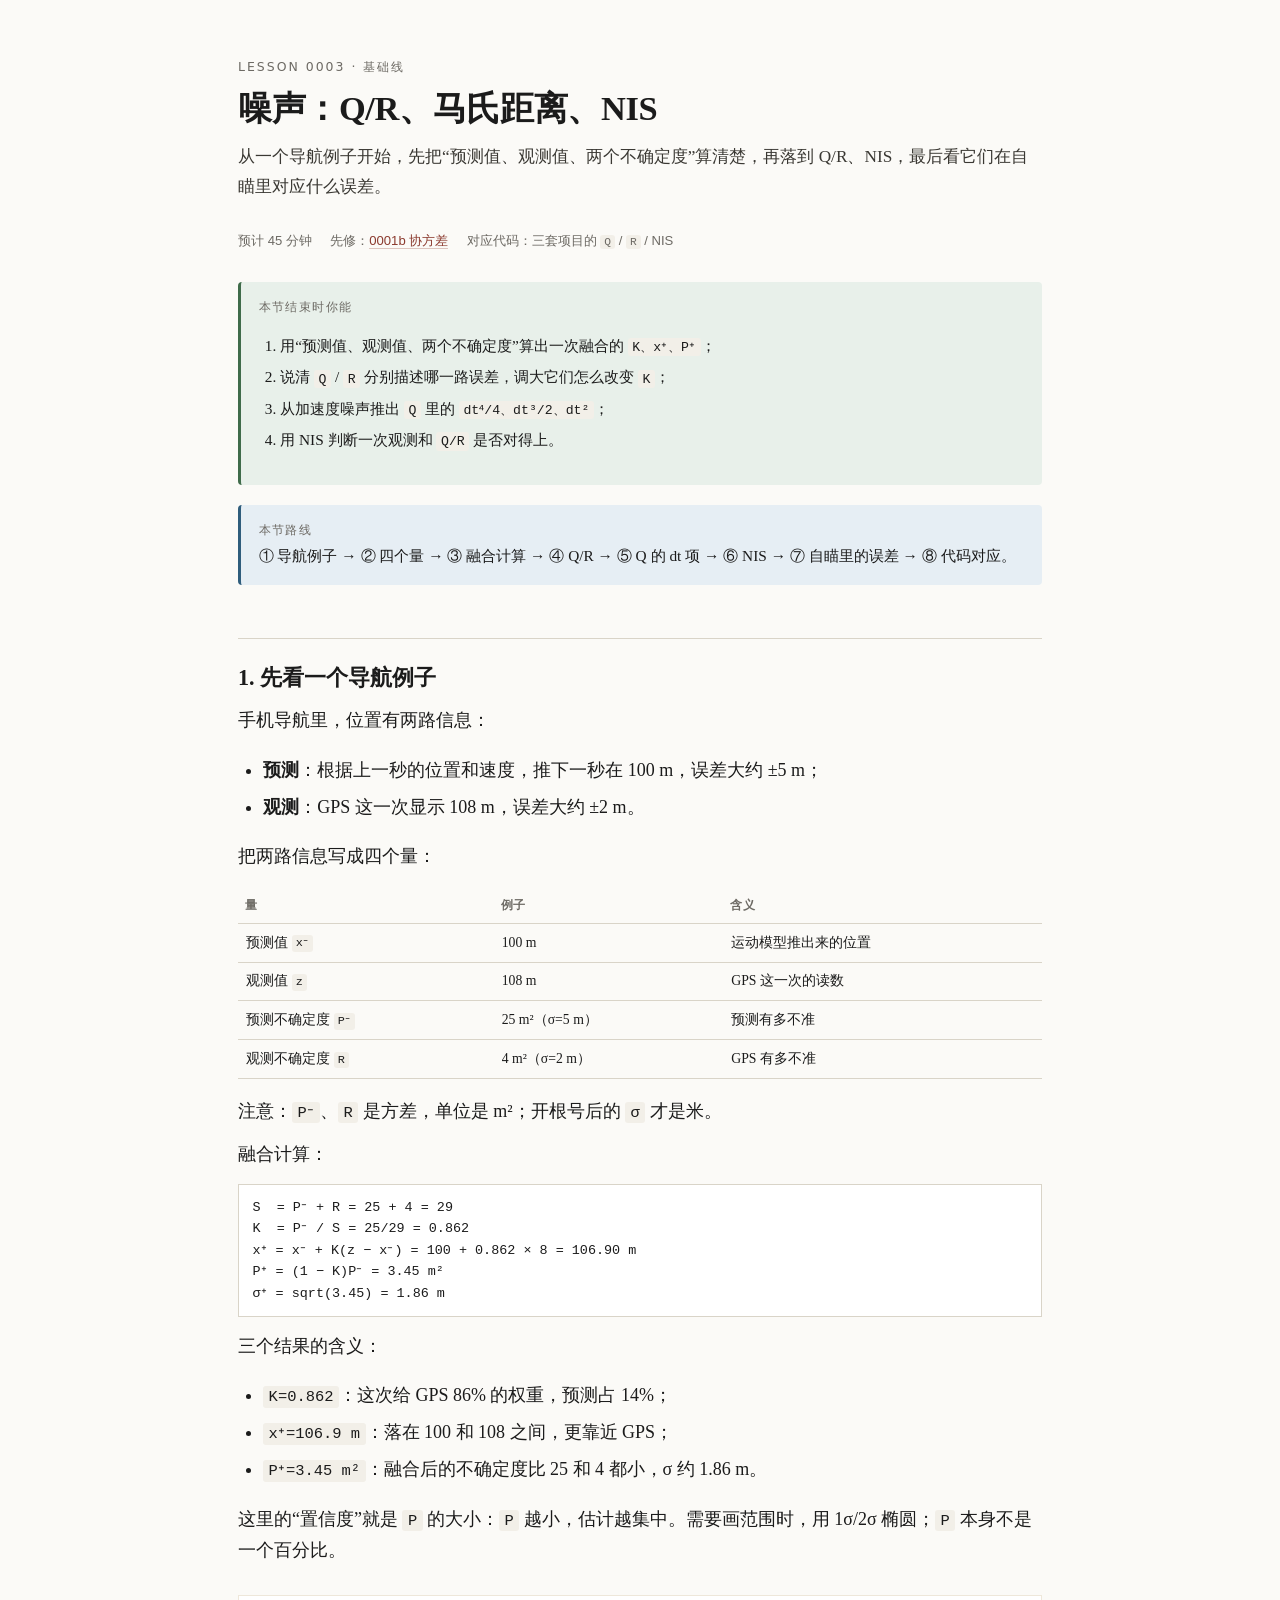
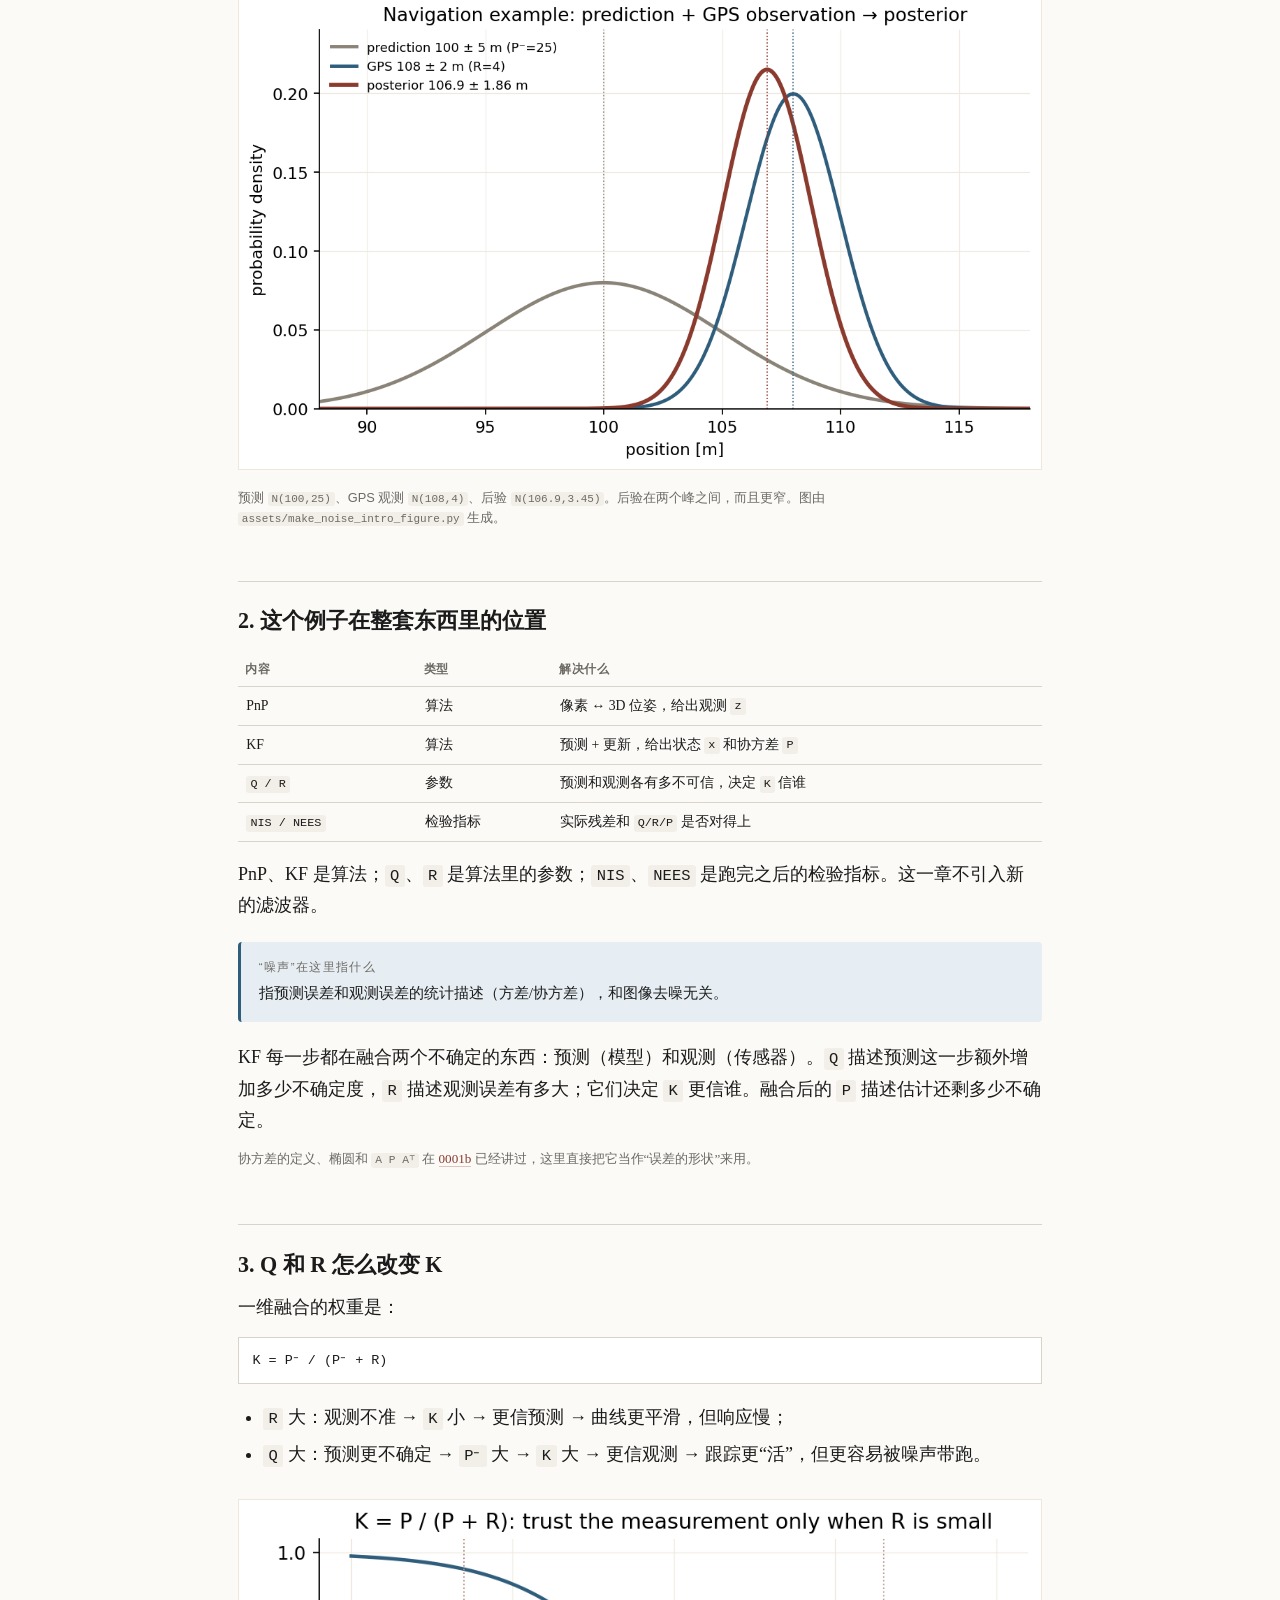
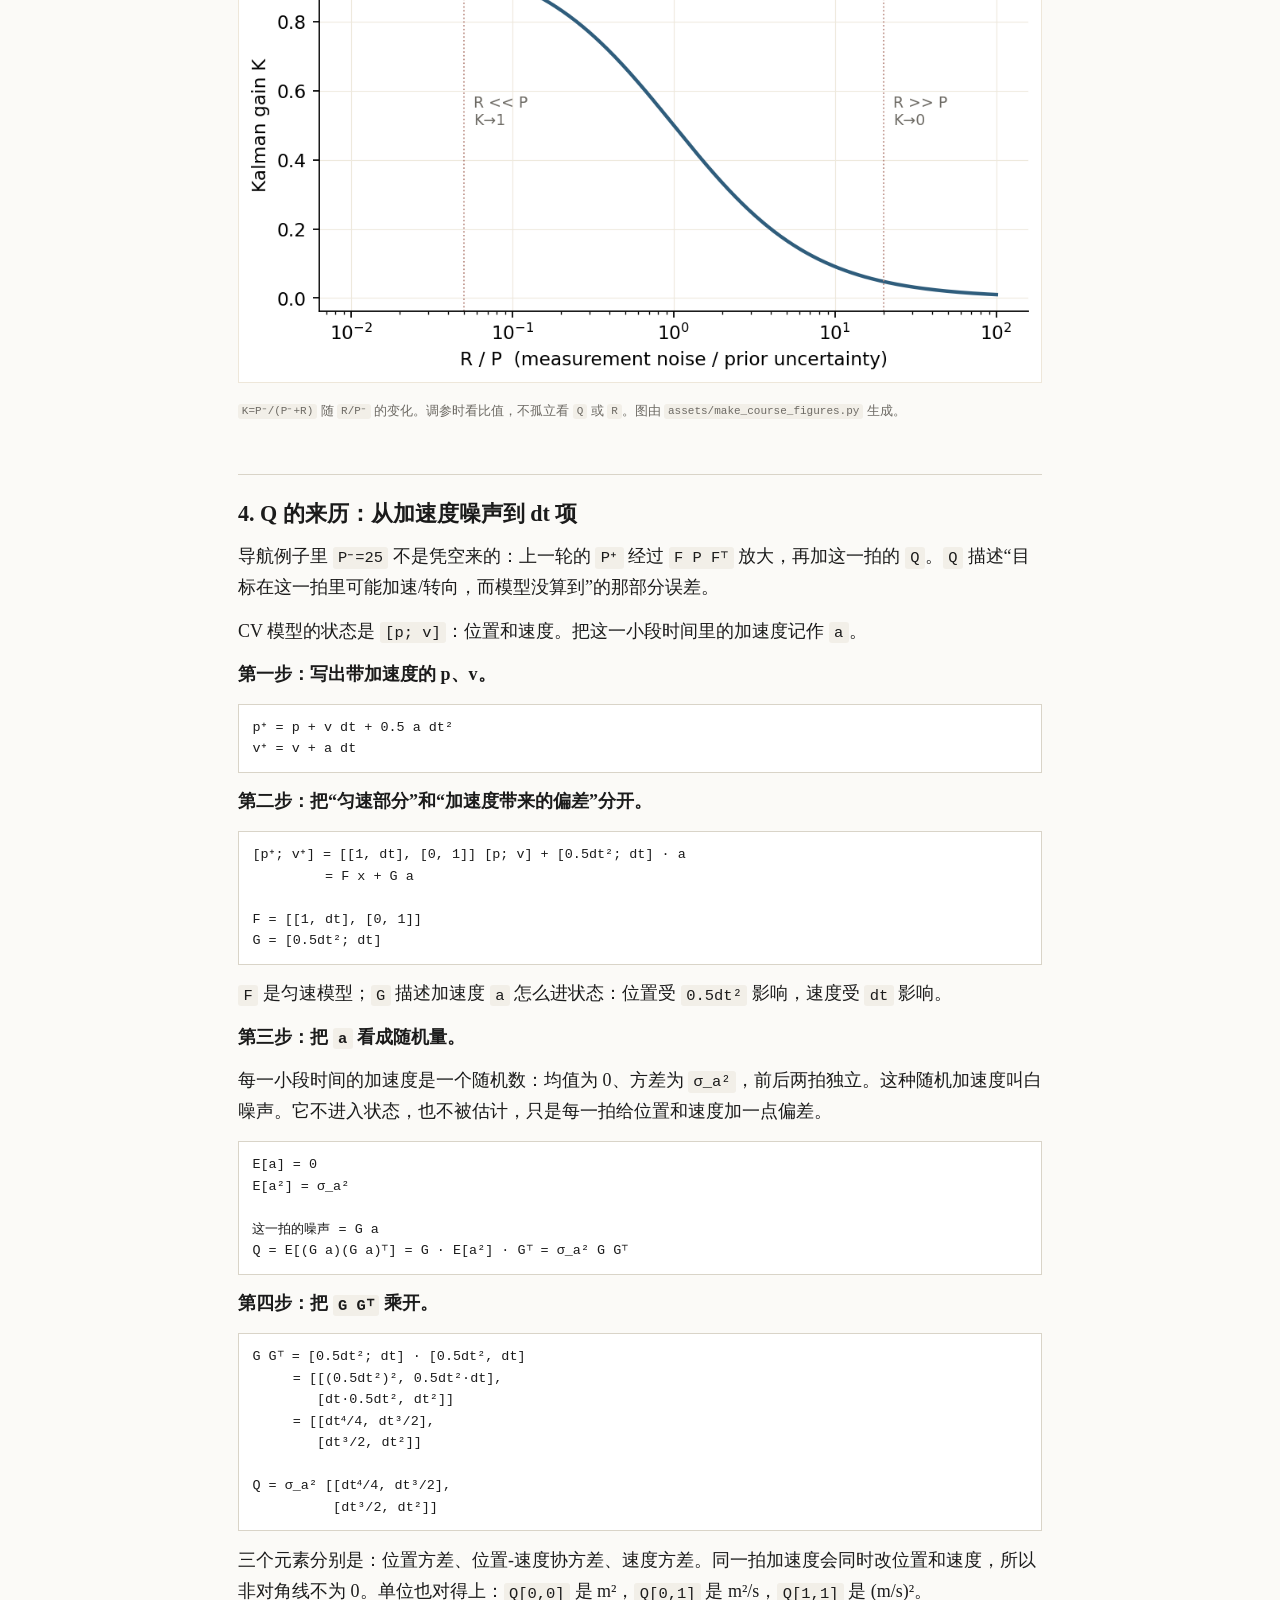
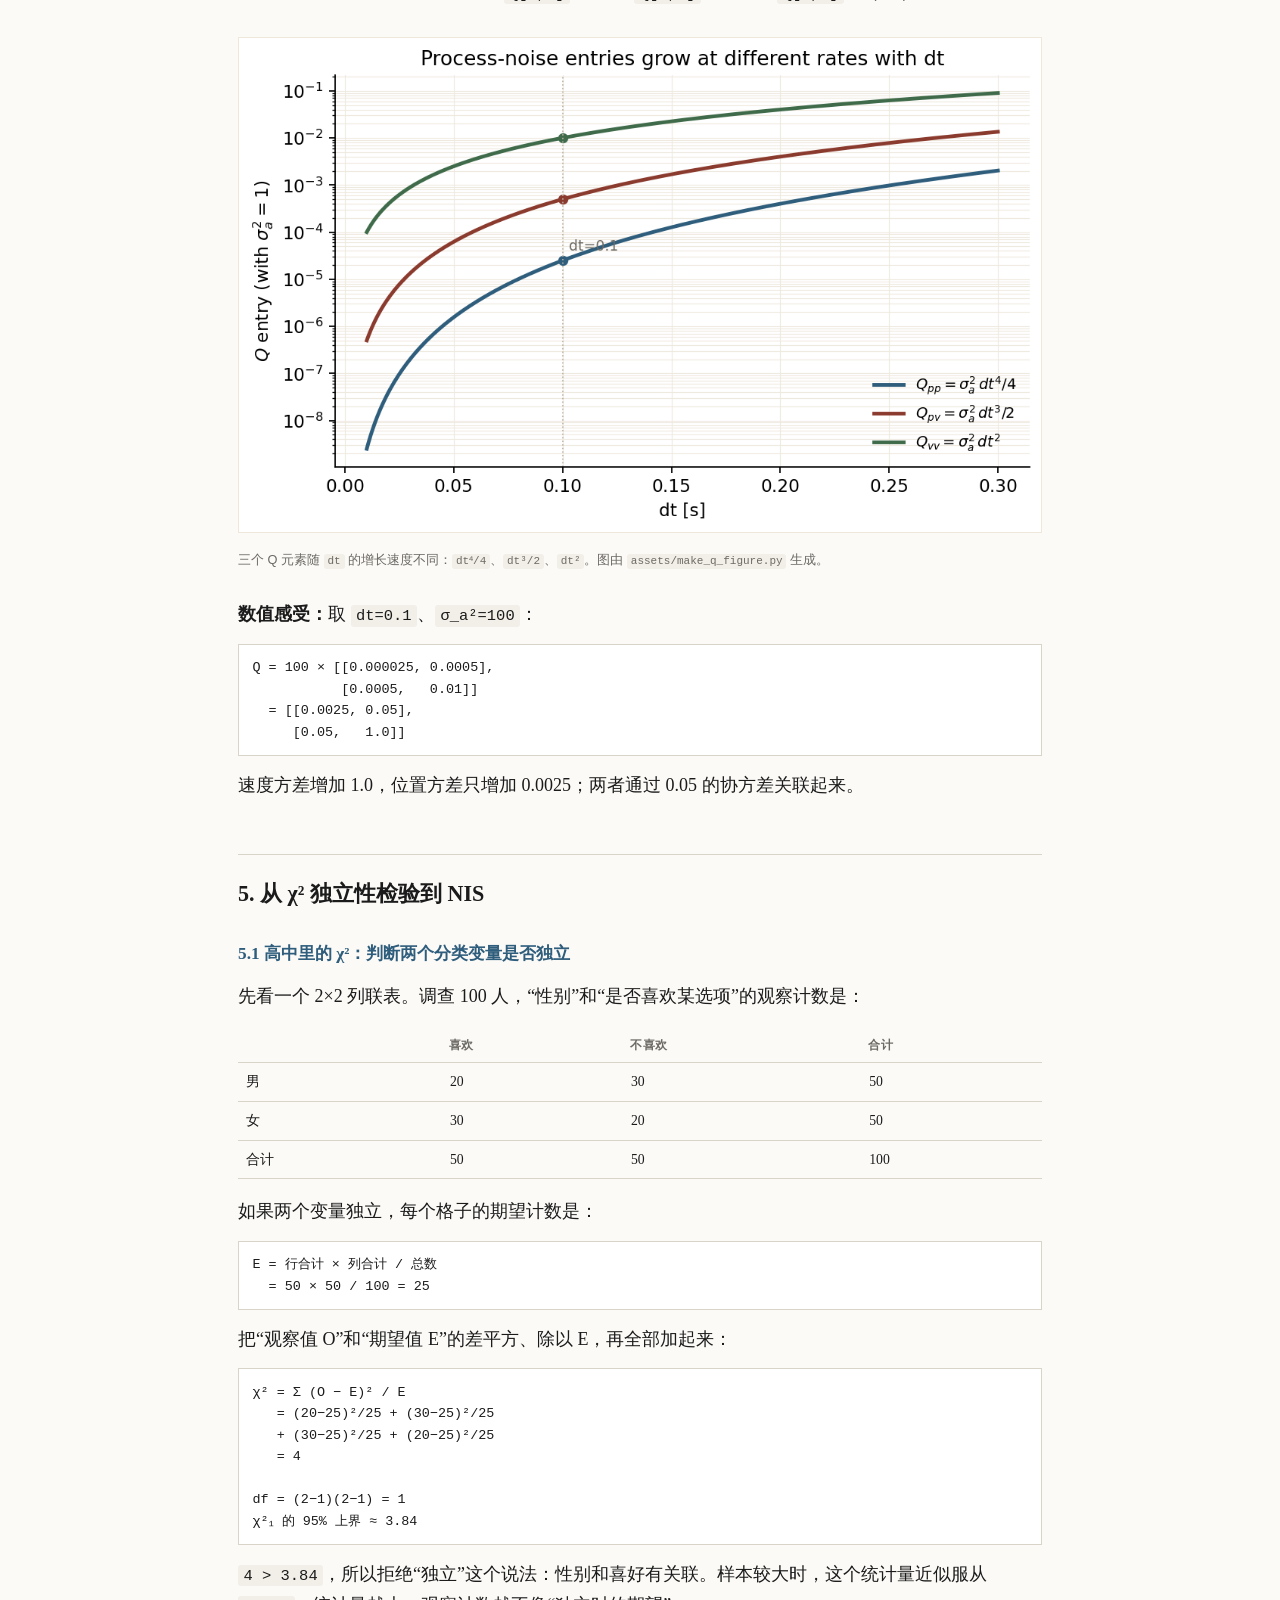
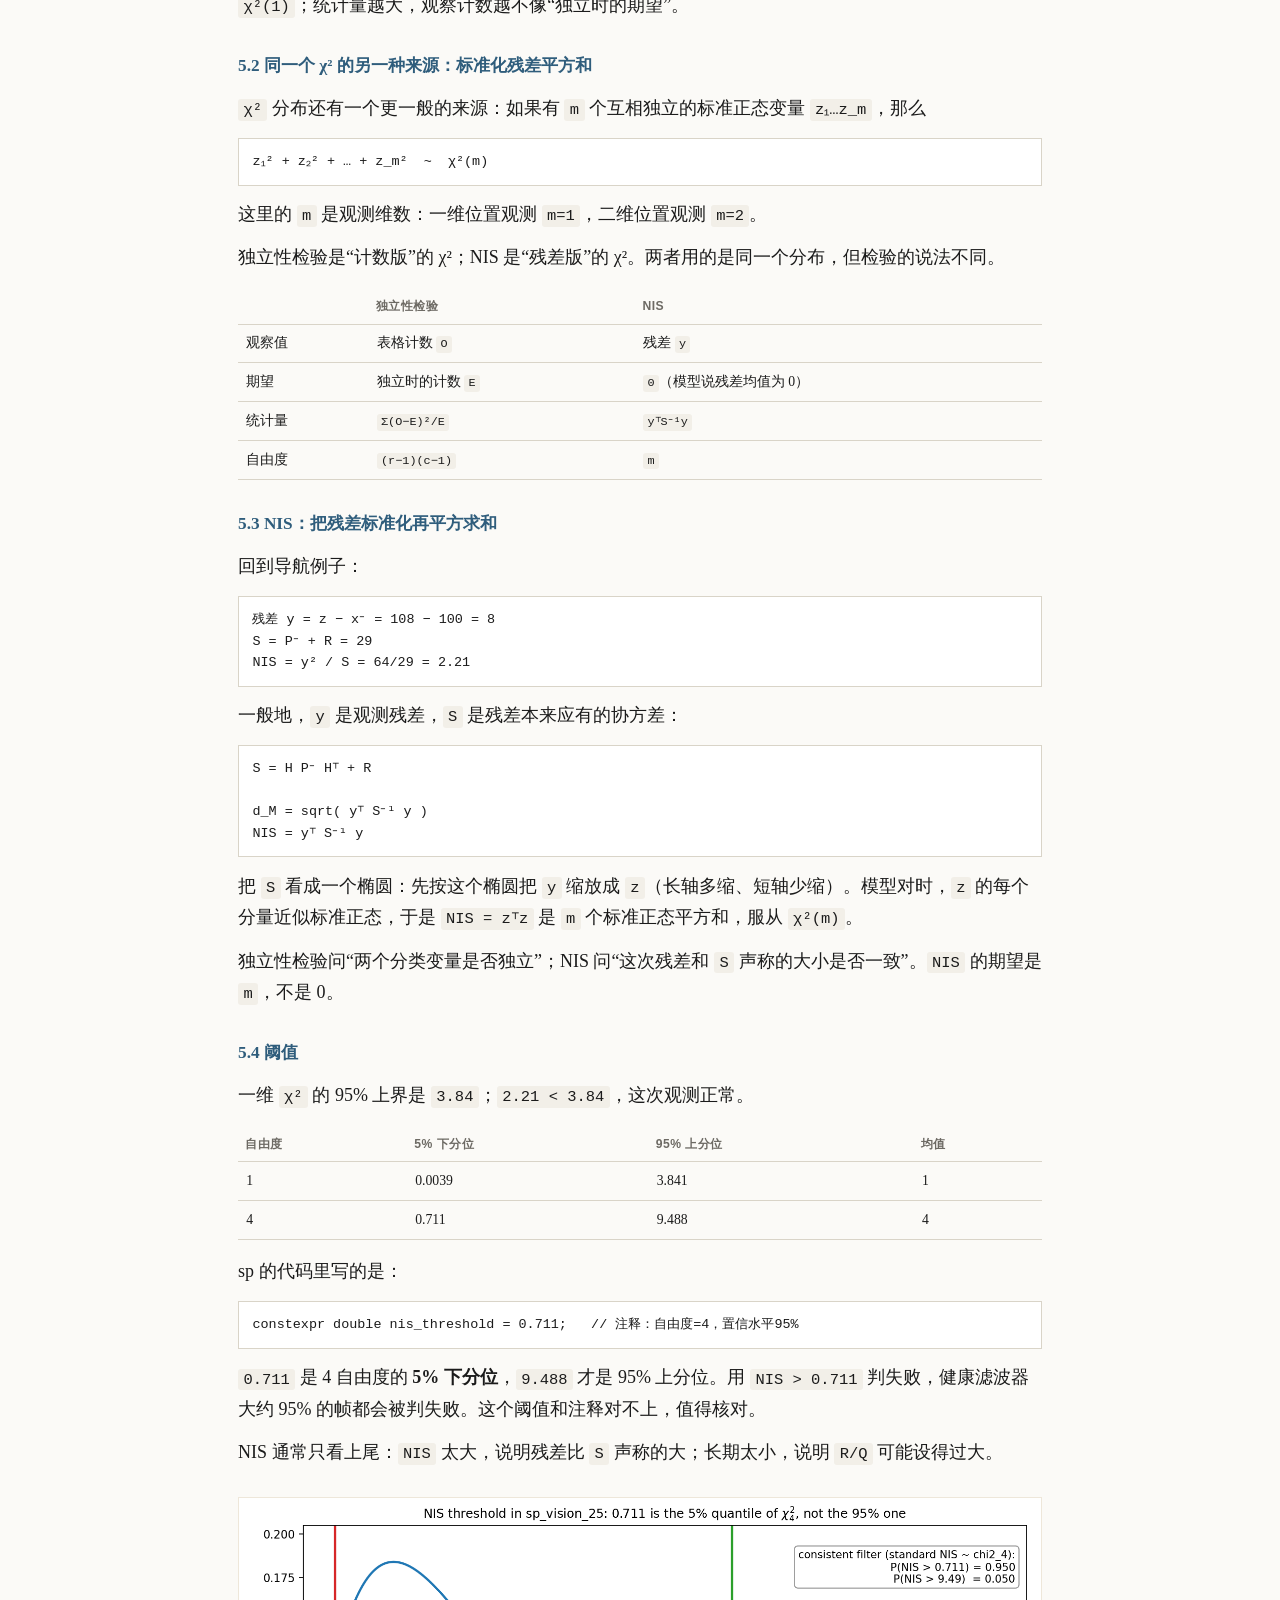
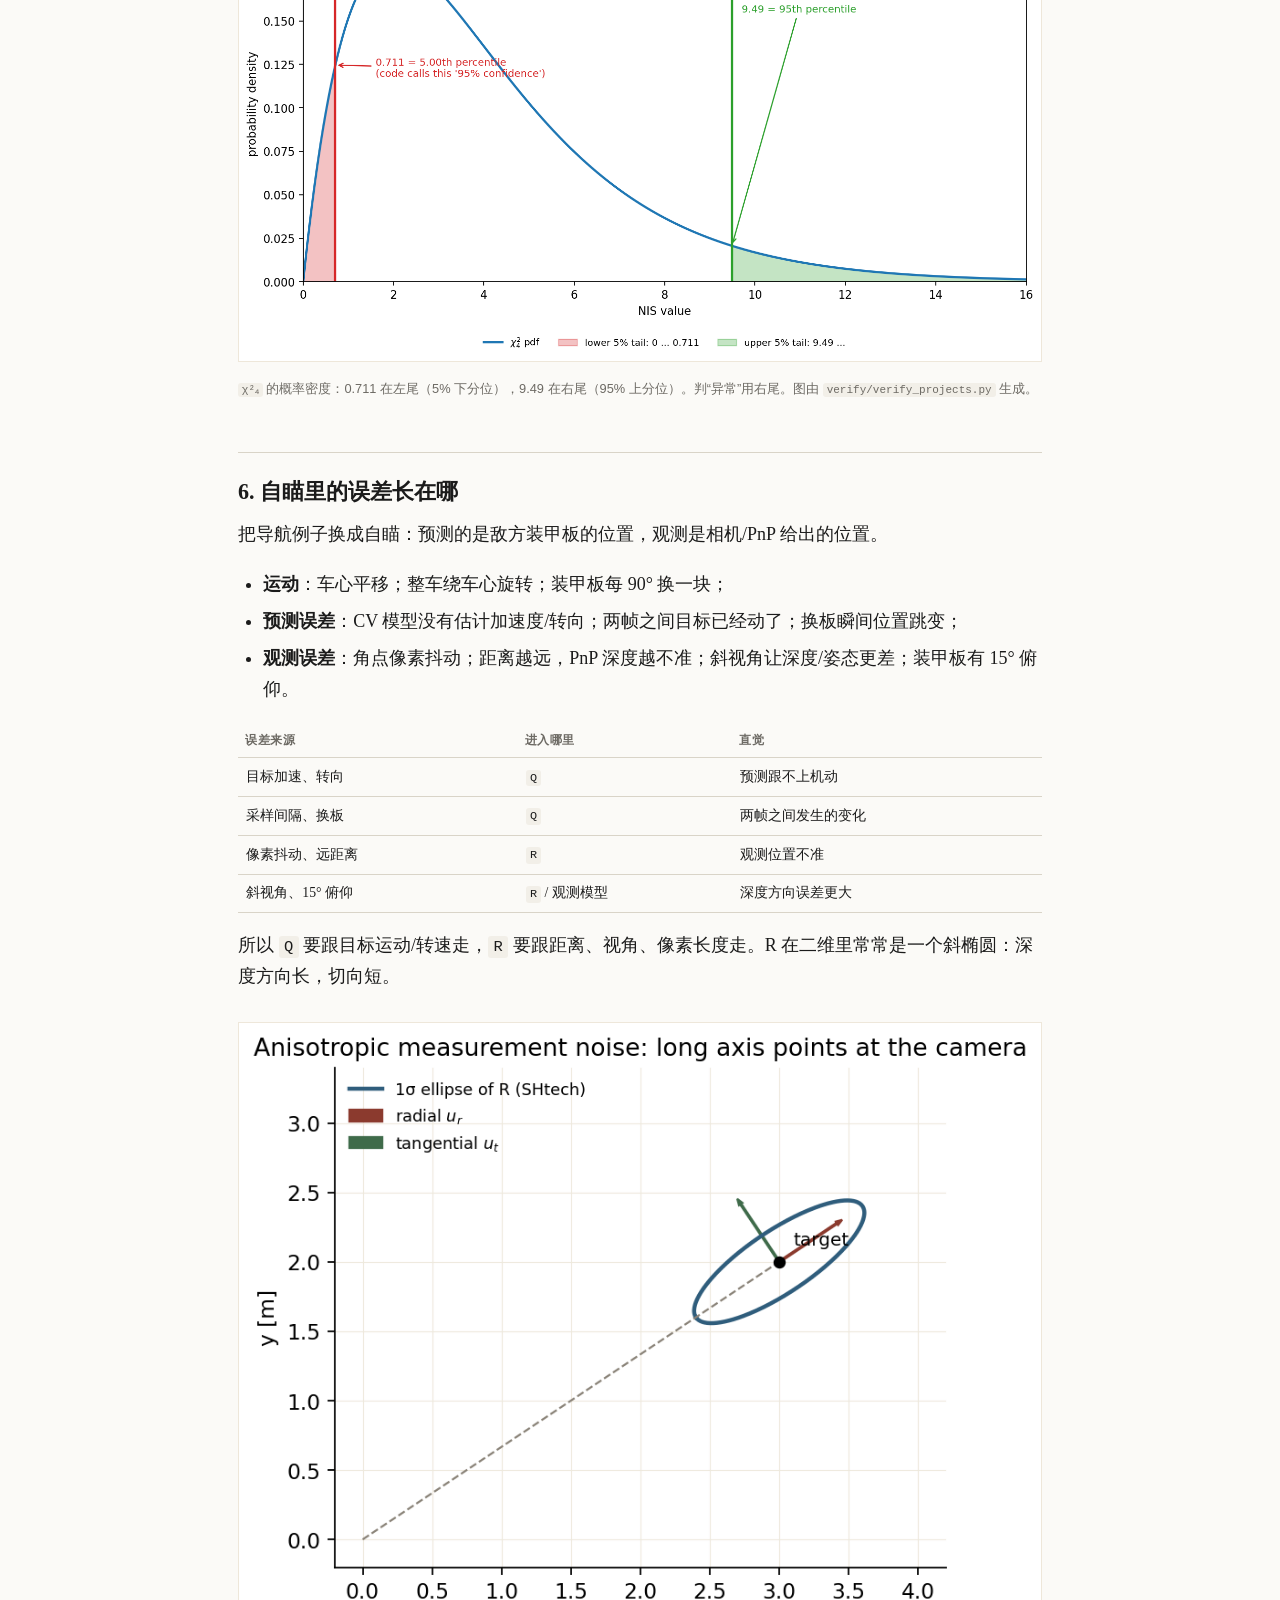
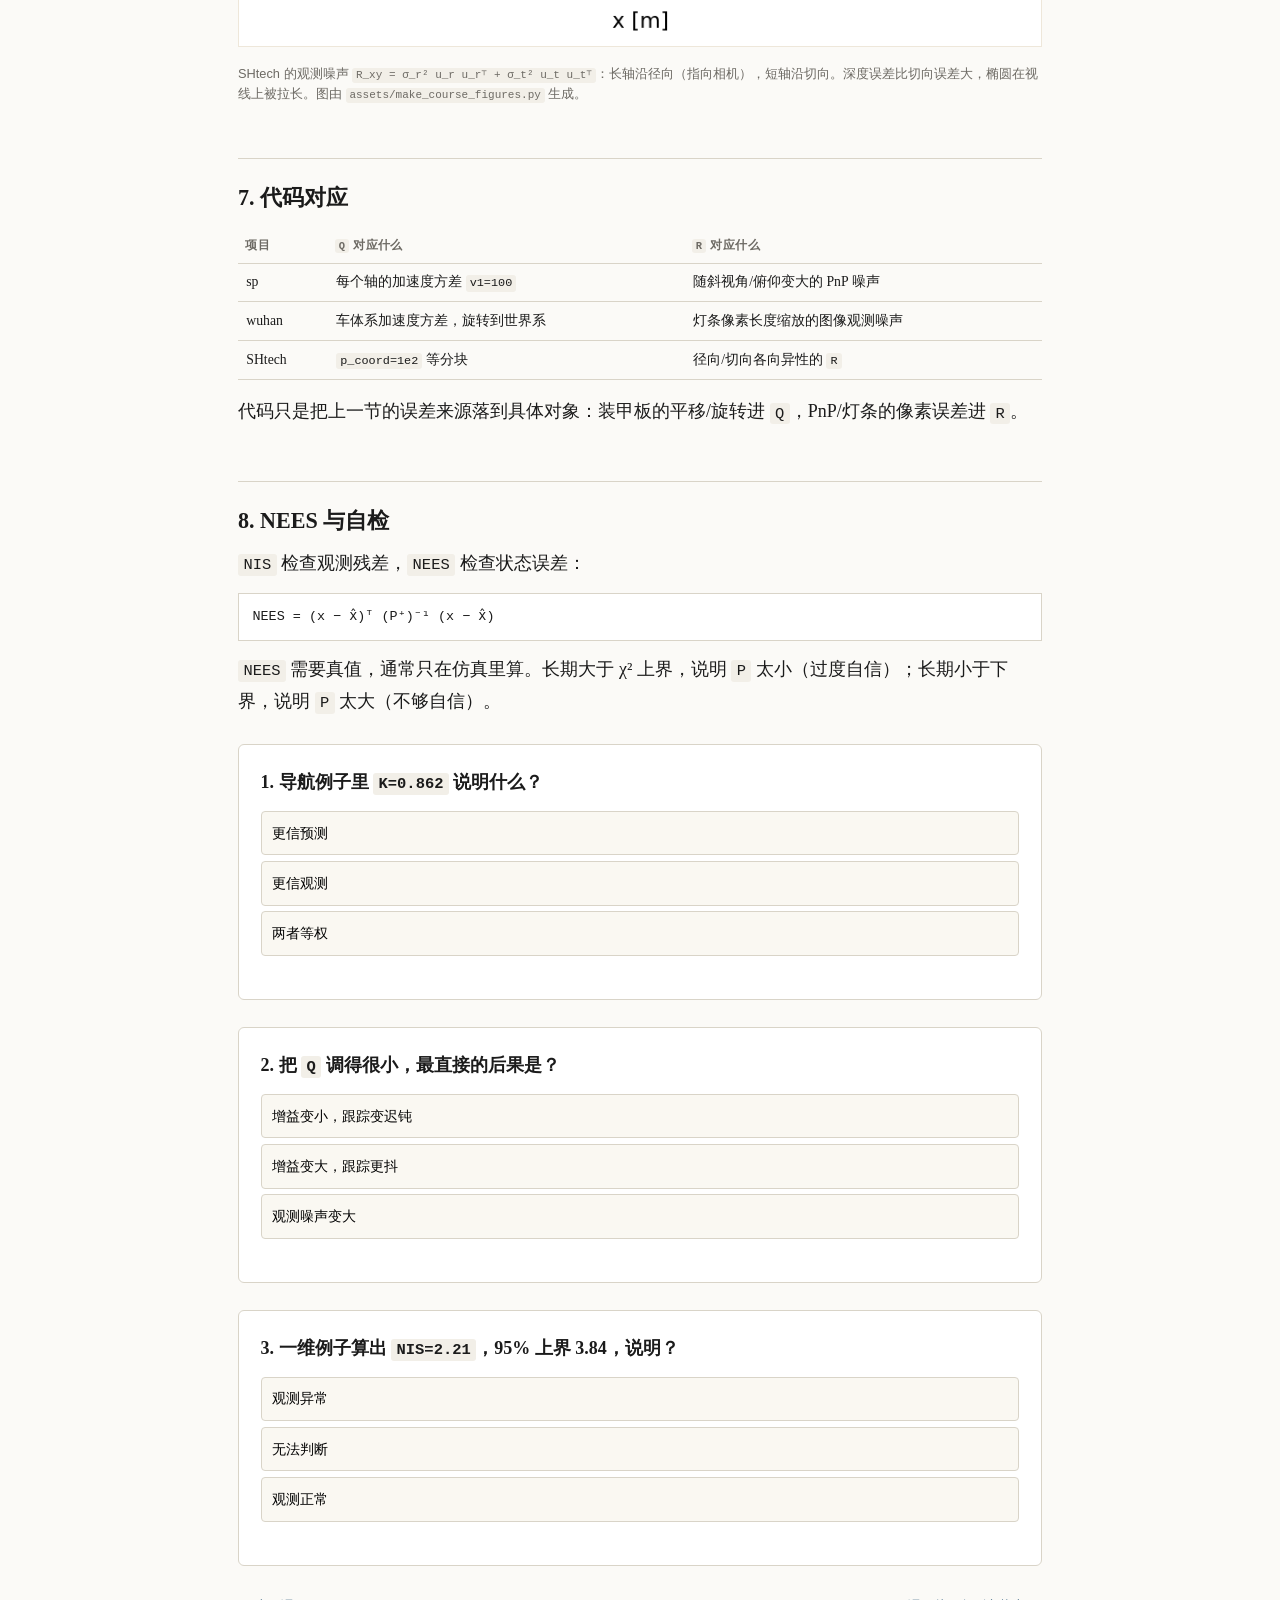
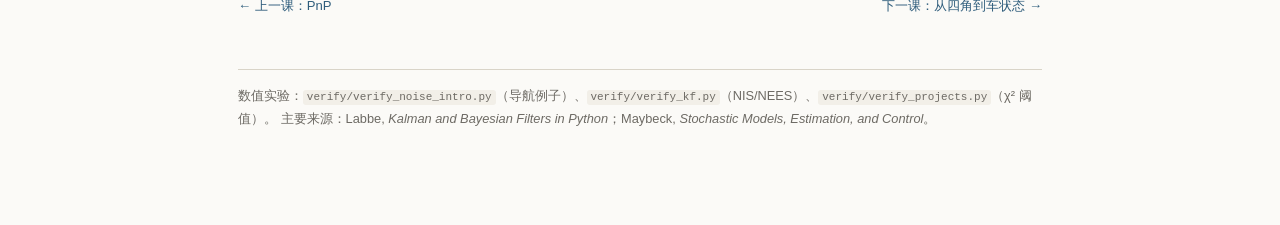
==== commit 1e580163: "后面代码逻辑教学修改" ====
--- a/lessons/0003-noise-covariance-nis.html
+++ b/lessons/0003-noise-covariance-nis.html
@@ -12,7 +12,7 @@
 <p class="kicker">Lesson 0003 · 基础线</p>
 <h1>噪声：Q/R、马氏距离、NIS</h1>
 <p class="lede">从一个导航例子开始，先把“预测值、观测值、两个不确定度”算清楚，再落到 Q/R、NIS，最后看它们在自瞄里对应什么误差。</p>
-<p class="meta"><span>预计 40 分钟</span><span>先修：<a href="0001b-covariance.html">0001b 协方差</a></span><span>对应代码：三套项目的 <code>Q</code> / <code>R</code> / NIS</span></p>
+<p class="meta"><span>预计 45 分钟</span><span>先修：<a href="0001b-covariance.html">0001b 协方差</a></span><span>对应代码：三套项目的 <code>Q</code> / <code>R</code> / NIS</span></p>
 
 <div class="box win"><span class="label">本节结束时你能</span>
 <ol>
@@ -165,24 +165,76 @@
 
 <p>速度方差增加 1.0，位置方差只增加 0.0025；两者通过 0.05 的协方差关联起来。</p>
 
-<h2>5. 马氏距离与 NIS</h2>
-
-<p>回到导航例子，检查这次 GPS 观测是否“正常”：</p>
+<h2>5. 从 χ² 独立性检验到 NIS</h2>
+
+<h3>5.1 高中里的 χ²：判断两个分类变量是否独立</h3>
+
+<p>先看一个 2×2 列联表。调查 100 人，“性别”和“是否喜欢某选项”的观察计数是：</p>
+
+<table>
+<tr><th></th><th>喜欢</th><th>不喜欢</th><th>合计</th></tr>
+<tr><td>男</td><td>20</td><td>30</td><td>50</td></tr>
+<tr><td>女</td><td>30</td><td>20</td><td>50</td></tr>
+<tr><td>合计</td><td>50</td><td>50</td><td>100</td></tr>
+</table>
+
+<p>如果两个变量独立，每个格子的期望计数是：</p>
+
+<pre class="formula">E = 行合计 × 列合计 / 总数
+  = 50 × 50 / 100 = 25</pre>
+
+<p>把“观察值 O”和“期望值 E”的差平方、除以 E，再全部加起来：</p>
+
+<pre class="formula">χ² = Σ (O − E)² / E
+   = (20−25)²/25 + (30−25)²/25
+   + (30−25)²/25 + (20−25)²/25
+   = 4
+
+df = (2−1)(2−1) = 1
+χ²₁ 的 95% 上界 ≈ 3.84</pre>
+
+<p><code>4 &gt; 3.84</code>，所以拒绝“独立”这个说法：性别和喜好有关联。样本较大时，这个统计量近似服从 <code>χ²(1)</code>；统计量越大，观察计数越不像“独立时的期望”。</p>
+
+<h3>5.2 同一个 χ² 的另一种来源：标准化残差平方和</h3>
+
+<p><code>χ²</code> 分布还有一个更一般的来源：如果有 <code>m</code> 个互相独立的标准正态变量 <code>z₁…z_m</code>，那么</p>
+
+<pre class="formula">z₁² + z₂² + … + z_m²  ~  χ²(m)</pre>
+
+<p>这里的 <code>m</code> 是观测维数：一维位置观测 <code>m=1</code>，二维位置观测 <code>m=2</code>。</p>
+
+<p>独立性检验是“计数版”的 χ²；NIS 是“残差版”的 χ²。两者用的是同一个分布，但检验的说法不同。</p>
+
+<table>
+<tr><th></th><th>独立性检验</th><th>NIS</th></tr>
+<tr><td>观察值</td><td>表格计数 <code>O</code></td><td>残差 <code>y</code></td></tr>
+<tr><td>期望</td><td>独立时的计数 <code>E</code></td><td><code>0</code>（模型说残差均值为 0）</td></tr>
+<tr><td>统计量</td><td><code>Σ(O−E)²/E</code></td><td><code>yᵀS⁻¹y</code></td></tr>
+<tr><td>自由度</td><td><code>(r−1)(c−1)</code></td><td><code>m</code></td></tr>
+</table>
+
+<h3>5.3 NIS：把残差标准化再平方求和</h3>
+
+<p>回到导航例子：</p>
 
 <pre class="formula">残差 y = z − x⁻ = 108 − 100 = 8
 S = P⁻ + R = 29
 NIS = y² / S = 64/29 = 2.21</pre>
 
-<p>一维 χ² 的 95% 上界是 <code>3.84</code>；<code>2.21 &lt; 3.84</code>，这次观测和模型对得上。</p>
-
-<p>一般地，<code>y</code> 是观测残差，<code>S</code> 是残差本来应有的协方差。<strong>马氏距离</strong>就是按 <code>S</code> 的椭圆把残差缩放后再量长度：</p>
-
-<pre class="formula">d_M = sqrt( yᵀ S⁻¹ y )
-NIS = yᵀ S⁻¹ y
-
-S = H P⁻ Hᵀ + R</pre>
-
-<p><code>NIS</code> 是马氏距离的平方。模型和噪声都设对时，<code>NIS ~ χ²(m)</code>，<code>m</code> 是观测维数；<code>NIS</code> 的期望是 <code>m</code>，不是 0。</p>
+<p>一般地，<code>y</code> 是观测残差，<code>S</code> 是残差本来应有的协方差：</p>
+
+<pre class="formula">S = H P⁻ Hᵀ + R
+
+d_M = sqrt( yᵀ S⁻¹ y )
+NIS = yᵀ S⁻¹ y</pre>
+
+<p>把 <code>S</code> 看成一个椭圆：先按这个椭圆把 <code>y</code> 缩放成 <code>z</code>（长轴多缩、短轴少缩）。模型对时，<code>z</code> 的每个分量近似标准正态，于是 <code>NIS = zᵀz</code> 是 <code>m</code> 个标准正态平方和，服从 <code>χ²(m)</code>。</p>
+
+<p>独立性检验问“两个分类变量是否独立”；NIS 问“这次残差和 <code>S</code> 声称的大小是否一致”。<code>NIS</code> 的期望是 <code>m</code>，不是 0。</p>
+
+<h3>5.4 阈值</h3>
+
+<p>一维 <code>χ²</code> 的 95% 上界是 <code>3.84</code>；<code>2.21 &lt; 3.84</code>，这次观测正常。</p>
 
 <table>
 <tr><th>自由度</th><th>5% 下分位</th><th>95% 上分位</th><th>均值</th></tr>
@@ -195,6 +247,8 @@
 <pre class="formula">constexpr double nis_threshold = 0.711;   // 注释：自由度=4，置信水平95%</pre>
 
 <p><code>0.711</code> 是 4 自由度的 <strong>5% 下分位</strong>，<code>9.488</code> 才是 95% 上分位。用 <code>NIS &gt; 0.711</code> 判失败，健康滤波器大约 95% 的帧都会被判失败。这个阈值和注释对不上，值得核对。</p>
+
+<p>NIS 通常只看上尾：<code>NIS</code> 太大，说明残差比 <code>S</code> 声称的大；长期太小，说明 <code>R/Q</code> 可能设得过大。</p>
 
 <figure>
 <img src="../assets/figures/proj_nis_threshold.png" alt="Chi-square threshold">
@@ -271,7 +325,7 @@
 
 <div class="lesson-nav">
 <a href="0002-pnp-and-frames.html">← 上一课：PnP</a>
-<a href="0004-three-pipelines.html">下一课：三套预测链路 →</a>
+<a href="0004-three-pipelines.html">下一课：从四角到车状态 →</a>
 </div>
 
 <div class="footer">
